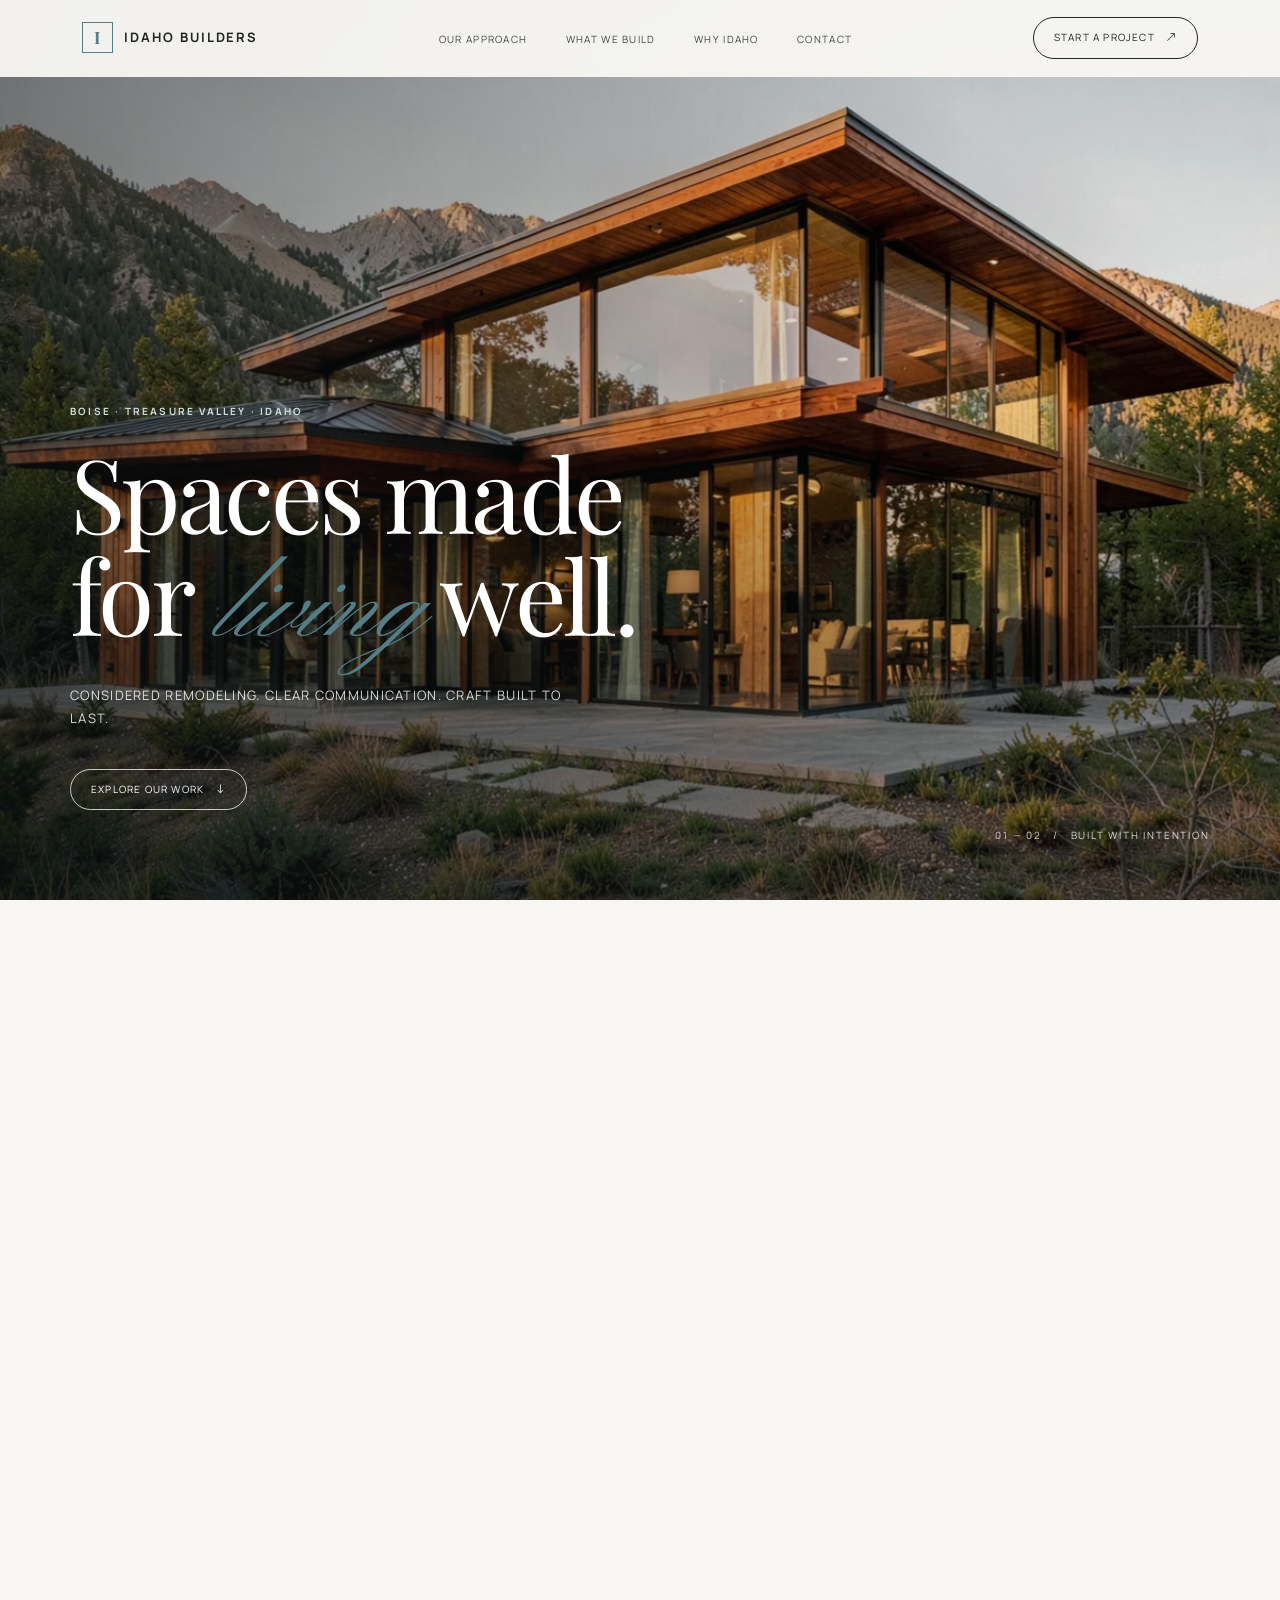
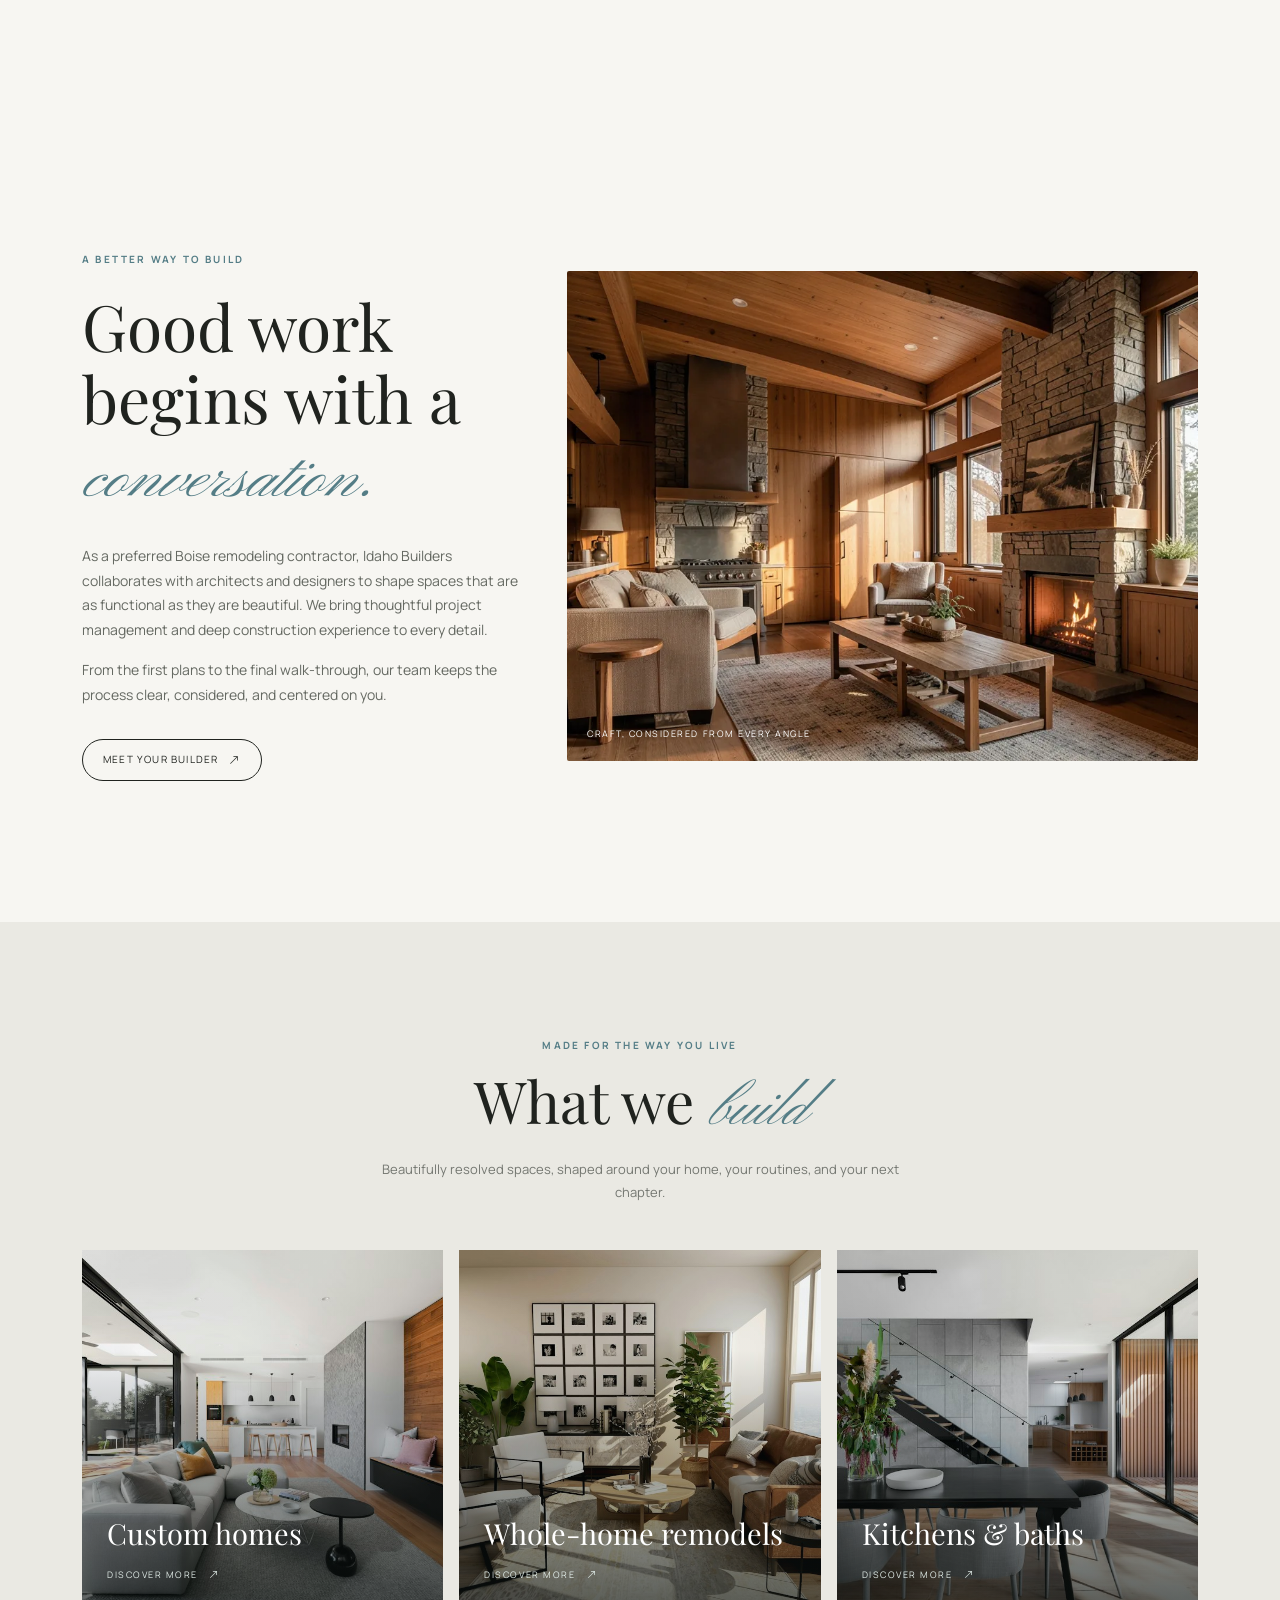
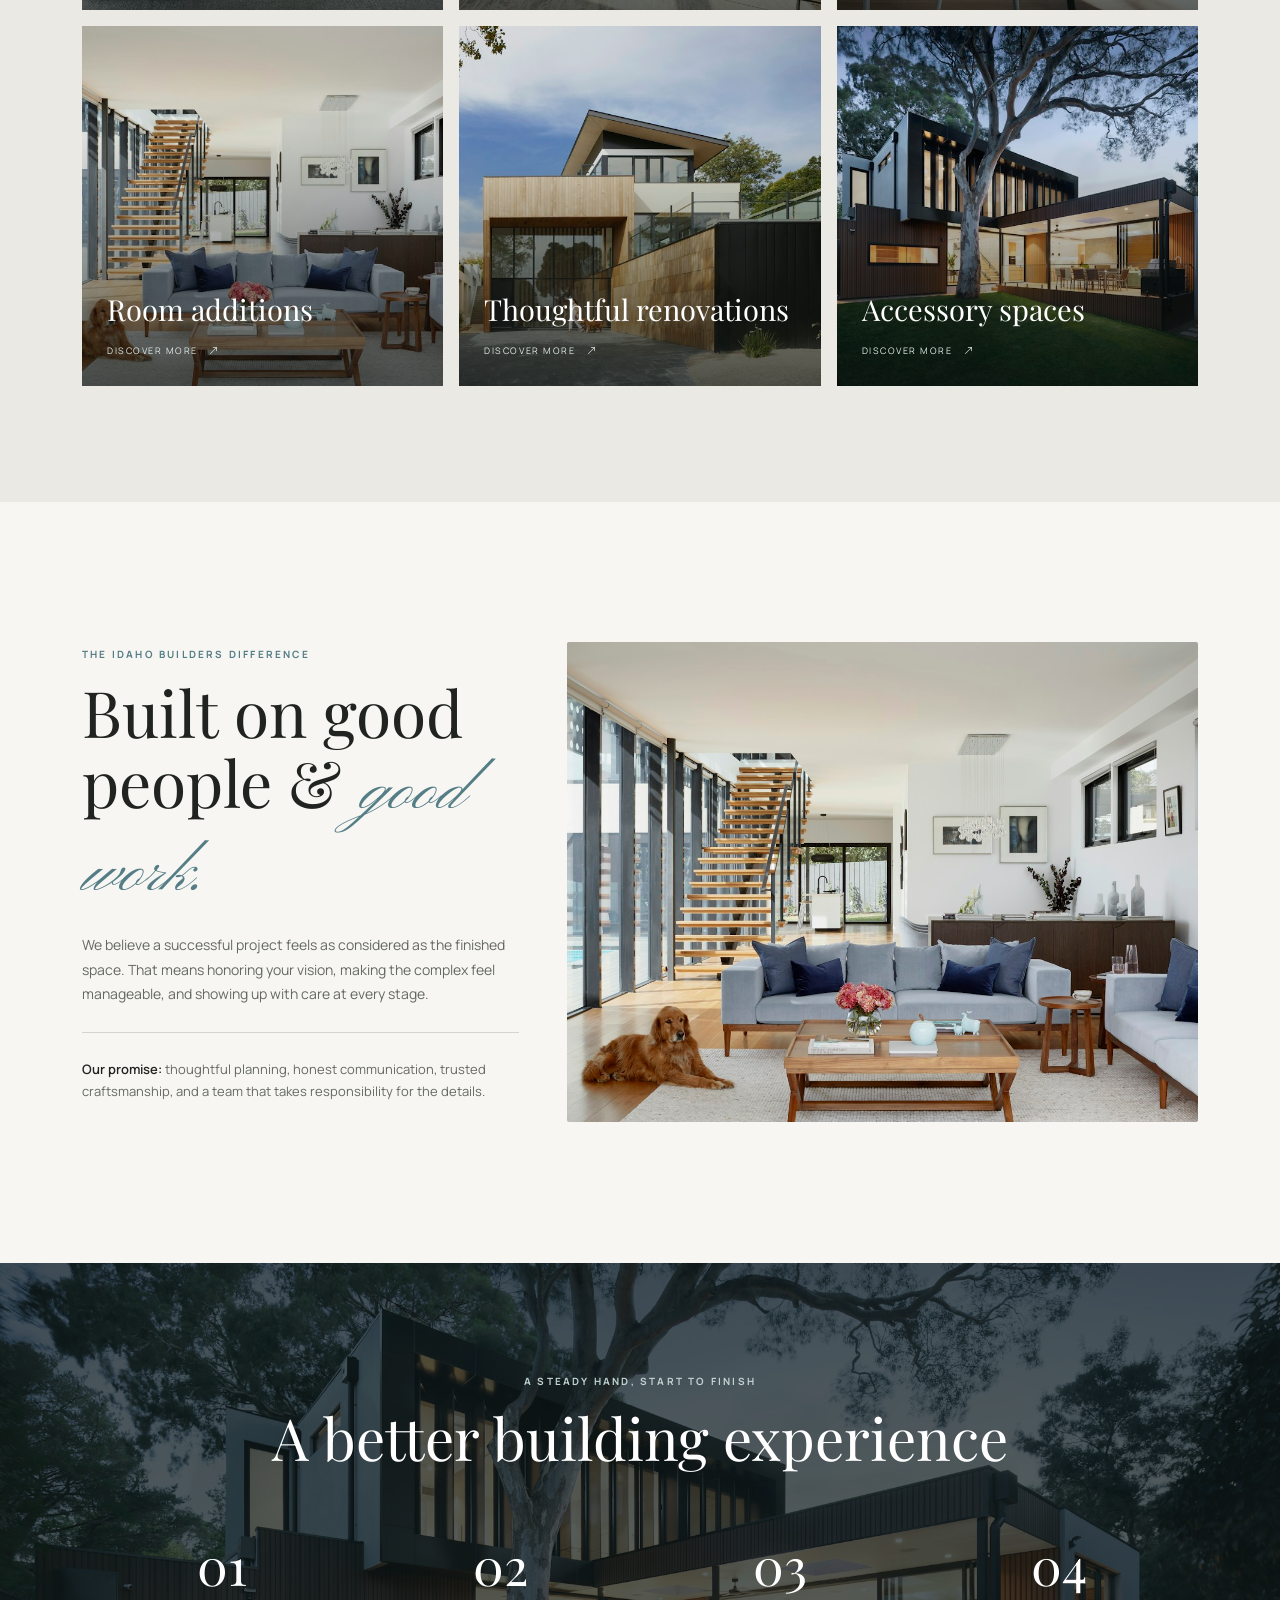
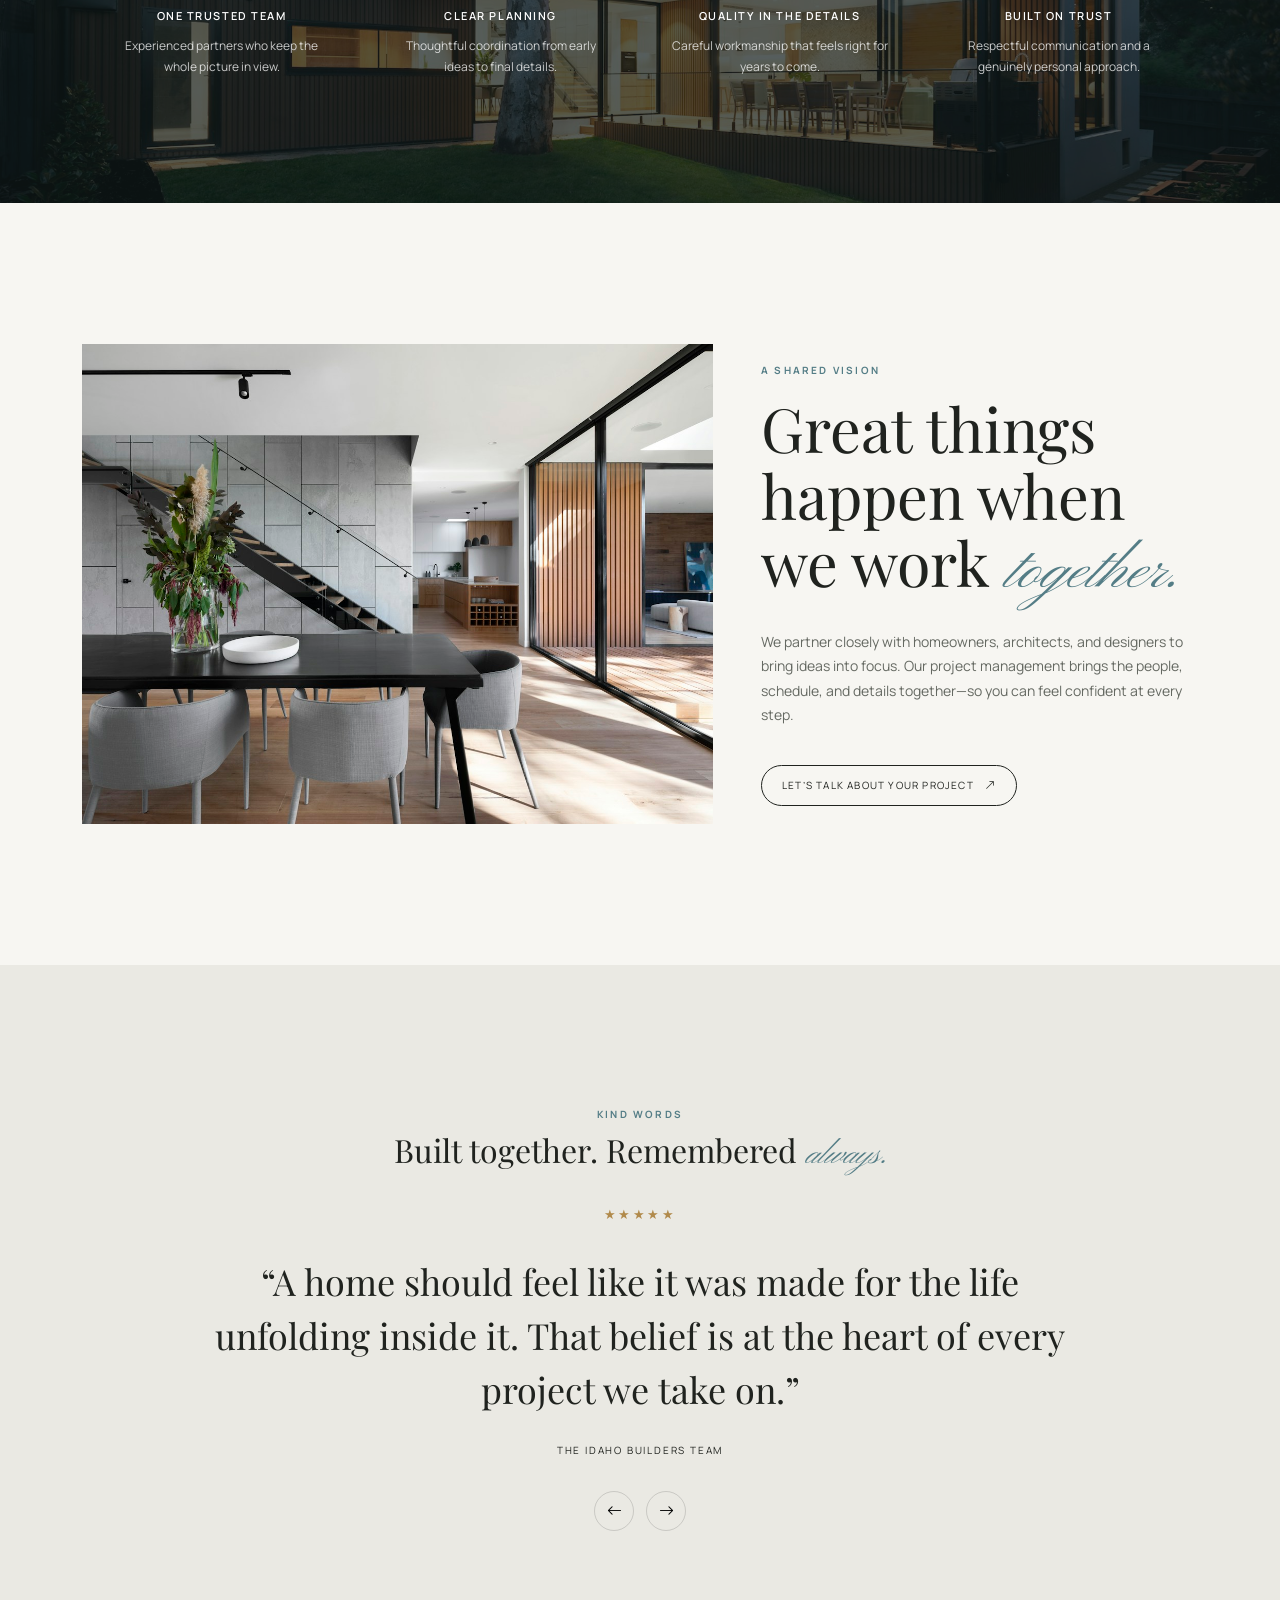
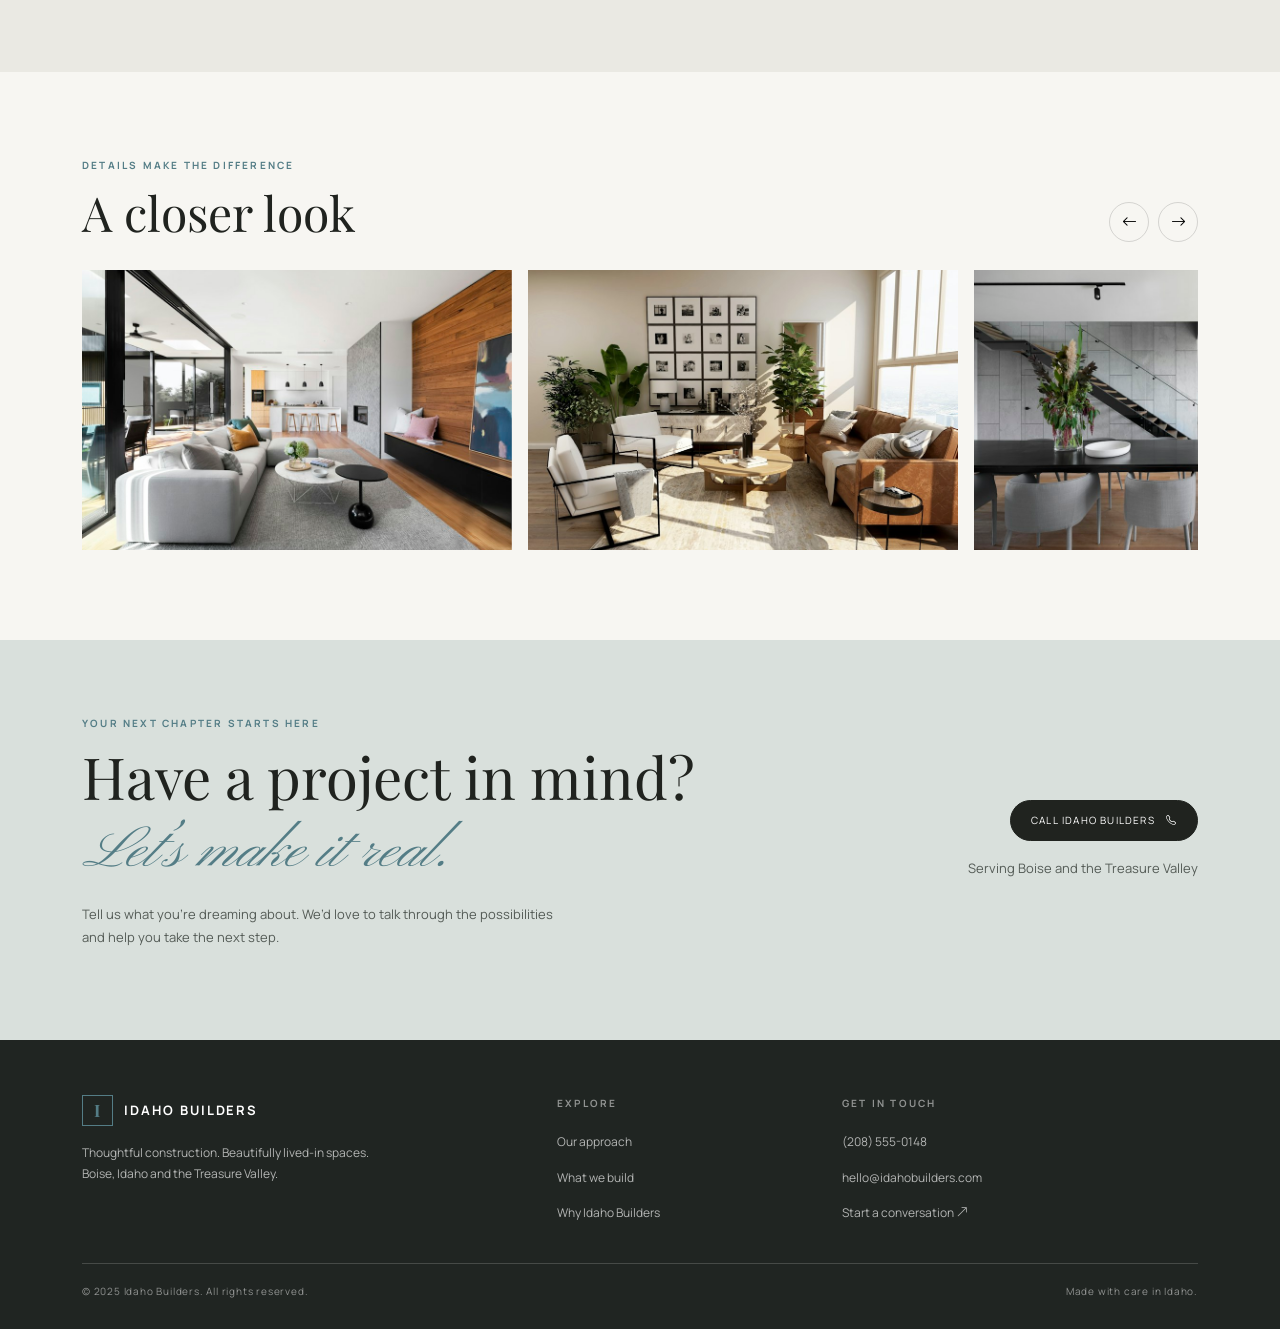
==== index.html @ 1d88fee4 "Add files via upload" ====
<!doctype html>
<html lang="en">
<head>
  <meta charset="utf-8">
  <meta name="viewport" content="width=device-width, initial-scale=1">
  <meta name="theme-color" content="#f7f6f2">
  <title>Idaho Builders | Thoughtful Remodeling in Boise</title>
  <meta name="description" content="Idaho Builders partners with architects and designers to create beautiful, functional spaces throughout Boise and the Treasure Valley.">
  <link rel="preconnect" href="https://fonts.googleapis.com">
  <link rel="preconnect" href="https://fonts.gstatic.com" crossorigin>
  <link href="https://fonts.googleapis.com/css2?family=Manrope:wght@400;500;600;700&family=Playfair+Display:wght@400;500;600&family=Pinyon+Script&display=swap" rel="stylesheet">
  <link rel="stylesheet" href="https://cdn.jsdelivr.net/npm/bootstrap@5.3.3/dist/css/bootstrap.min.css">
  <link rel="stylesheet" href="https://cdn.jsdelivr.net/npm/bootstrap-icons@1.11.3/font/bootstrap-icons.min.css">
  
<link rel="stylesheet" href="css/style.css">
</head>
<body>
  <nav class="site-nav navbar navbar-expand-md" aria-label="Main navigation">
    <div class="container">
      <a class="brand" href="#top" aria-label="Idaho Builders home"><span class="brand-mark">I</span><span>Idaho Builders</span></a>
      <button class="navbar-toggler order-3" type="button" data-bs-toggle="collapse" data-bs-target="#mainNav" aria-controls="mainNav" aria-expanded="false" aria-label="Toggle navigation"><i class="bi bi-list"></i></button>
      <div class="collapse navbar-collapse nav-collapse order-4 order-md-2" id="mainNav">
        <ul class="nav-links mx-auto flex-column flex-md-row">
          <li><a href="#about">Our approach</a></li><li><a href="#services">What we build</a></li><li><a href="#difference">Why Idaho</a></li><li><a href="#contact">Contact</a></li>
        </ul>
      </div>
      <a href="#contact" class="nav-cta ms-auto ms-md-0 order-2 order-md-3">Start a project <i class="bi bi-arrow-up-right"></i></a>
    </div>
  </nav>

  <main id="top">
    <section class="hero" aria-label="Idaho Builders introduction">
      <div class="hero-sticky">
        <img class="hero-image" src="assets/img-1.webp" data-ai-image="Refined modern mountain home in Boise foothills, broad glass walls and warm cedar detailing, late golden-hour light, photographed on 35mm lens, cinematic natural color, calm architectural editorial mood" alt="Modern home nestled into the Idaho landscape">
        <img class="hero-image-second" src="assets/img-2.webp" data-ai-image="Quiet luxury contemporary living room with sculptural timber beams, natural stone and soft neutral furnishings, afternoon window light, 35mm architectural lens, warm understated editorial mood" alt="" aria-hidden="true">
        <div class="hero-shade"></div>
        <div class="container hero-content">
          <div>
            <div class="eyebrow">Boise · Treasure Valley · Idaho</div>
            <h1>Spaces made<br>for <em class="script">living</em> well.</h1>
            <p class="hero-copy">Considered remodeling. Clear communication. Craft built to last.</p>
            <a class="button" href="#services">Explore our work <i class="bi bi-arrow-down"></i></a>
          </div>
        </div>
        <div class="hero-index">01 — 02 &nbsp; / &nbsp; BUILT WITH INTENTION</div>
      </div>
    </section>

    <section class="section-pad" id="about">
      <div class="container">
        <div class="row align-items-center g-5">
          <div class="col-lg-5 reveal">
            <div class="eyebrow section-kicker">A better way to build</div>
            <h2 class="intro-title">Good work begins with a <em class="script">conversation.</em></h2>
            <p class="body-copy">As a preferred Boise remodeling contractor, Idaho Builders collaborates with architects and designers to shape spaces that are as functional as they are beautiful. We bring thoughtful project management and deep construction experience to every detail.</p>
            <p class="body-copy">From the first plans to the final walk-through, our team keeps the process clear, considered, and centered on you.</p>
            <a class="button mt-3" href="#contact">Meet your builder <i class="bi bi-arrow-up-right"></i></a>
          </div>
          <div class="col-lg-7 reveal">
            <figure class="about-photo mb-0">
              <img src="assets/img-3.webp" data-ai-image="Sunlit modern Idaho home interior featuring warm oak, natural stone and refined architectural detailing, soft morning light, 35mm lens, lived-in luxury and serene editorial mood" alt="Warm, light-filled modern home interior">
              <figcaption class="about-caption">Craft, considered from every angle</figcaption>
            </figure>
          </div>
        </div>
      </div>
    </section>

    <section class="services" id="services">
      <div class="container">
        <div class="section-heading reveal">
          <div class="eyebrow">Made for the way you live</div>
          <h2>What we <em class="script">build</em></h2>
          <p>Beautifully resolved spaces, shaped around your home, your routines, and your next chapter.</p>
        </div>
        <div class="row g-3">
          <div class="col-md-6 col-lg-4 reveal"><article class="project-card"><img src="assets/img-4.jpg" alt="Contemporary custom home exterior"><div class="card-text"><h3>Custom homes</h3><a href="#contact">Discover more <i class="bi bi-arrow-up-right"></i></a></div></article></div>
          <div class="col-md-6 col-lg-4 reveal"><article class="project-card"><img src="assets/img-5.jpg" alt="Sophisticated remodeled living room"><div class="card-text"><h3>Whole-home remodels</h3><a href="#contact">Discover more <i class="bi bi-arrow-up-right"></i></a></div></article></div>
          <div class="col-md-6 col-lg-4 reveal"><article class="project-card"><img src="assets/img-6.jpg" alt="Bright contemporary kitchen"><div class="card-text"><h3>Kitchens &amp; baths</h3><a href="#contact">Discover more <i class="bi bi-arrow-up-right"></i></a></div></article></div>
          <div class="col-md-6 col-lg-4 reveal"><article class="project-card"><img src="assets/img-7.jpg" alt="Inviting open-plan family room"><div class="card-text"><h3>Room additions</h3><a href="#contact">Discover more <i class="bi bi-arrow-up-right"></i></a></div></article></div>
          <div class="col-md-6 col-lg-4 reveal"><article class="project-card"><img src="assets/img-8.jpg" alt="Quietly luxurious bathroom renovation"><div class="card-text"><h3>Thoughtful renovations</h3><a href="#contact">Discover more <i class="bi bi-arrow-up-right"></i></a></div></article></div>
          <div class="col-md-6 col-lg-4 reveal"><article class="project-card"><img src="assets/img-9.jpg" alt="Modern detached studio and home exterior"><div class="card-text"><h3>Accessory spaces</h3><a href="#contact">Discover more <i class="bi bi-arrow-up-right"></i></a></div></article></div>
        </div>
      </div>
    </section>

    <section class="section-pad" id="difference">
      <div class="container">
        <div class="row why-grid g-5">
          <div class="col-lg-5 reveal">
            <div class="eyebrow">The Idaho Builders difference</div>
            <h2>Built on good people &amp; <em class="script">good work.</em></h2>
            <p class="body-copy">We believe a successful project feels as considered as the finished space. That means honoring your vision, making the complex feel manageable, and showing up with care at every stage.</p>
            <div class="fine-line"></div>
            <p class="values"><strong>Our promise:</strong> thoughtful planning, honest communication, trusted craftsmanship, and a team that takes responsibility for the details.</p>
          </div>
          <div class="col-lg-7 reveal">
            <div class="wide-photo"><img src="assets/img-10.jpg" alt="Natural materials and carefully crafted details in a remodeled home"></div>
          </div>
        </div>
      </div>
    </section>

    <section class="benefits" aria-labelledby="benefits-title">
      <img class="benefits-bg" src="assets/img-11.jpg" alt="" aria-hidden="true">
      <div class="container">
        <div class="section-heading reveal">
          <div class="eyebrow">A steady hand, start to finish</div>
          <h2 id="benefits-title">A better building experience</h2>
        </div>
        <div class="row g-0">
          <div class="col-6 col-lg-3 reveal"><div class="benefit"><span class="number" data-count="1">01</span><h3>One trusted team</h3><p>Experienced partners who keep the whole picture in view.</p></div></div>
          <div class="col-6 col-lg-3 reveal"><div class="benefit"><span class="number" data-count="2">02</span><h3>Clear planning</h3><p>Thoughtful coordination from early ideas to final details.</p></div></div>
          <div class="col-6 col-lg-3 reveal"><div class="benefit"><span class="number" data-count="3">03</span><h3>Quality in the details</h3><p>Careful workmanship that feels right for years to come.</p></div></div>
          <div class="col-6 col-lg-3 reveal"><div class="benefit"><span class="number" data-count="4">04</span><h3>Built on trust</h3><p>Respectful communication and a genuinely personal approach.</p></div></div>
        </div>
      </div>
    </section>

    <section class="section-pad">
      <div class="container">
        <div class="row align-items-center g-5">
          <div class="col-lg-7 reveal"><div class="together-photo"><img src="assets/img-12.jpg" alt="Designed kitchen and gathering space in a completed renovation"></div></div>
          <div class="col-lg-5 reveal together-copy">
            <div class="eyebrow">A shared vision</div>
            <h2>Great things happen when we work <em class="script">together.</em></h2>
            <p class="body-copy">We partner closely with homeowners, architects, and designers to bring ideas into focus. Our project management brings the people, schedule, and details together—so you can feel confident at every step.</p>
            <a class="button" href="#contact">Let’s talk about your project <i class="bi bi-arrow-up-right"></i></a>
          </div>
        </div>
      </div>
    </section>

    <section class="reviews section-pad">
      <div class="container reveal">
        <div class="eyebrow">Kind words</div>
        <h2 class="serif mt-2">Built together. Remembered <em class="script">always.</em></h2>
        <div class="stars" aria-label="Five out of five stars">★★★★★</div>
        <blockquote id="quote">“A home should feel like it was made for the life unfolding inside it. That belief is at the heart of every project we take on.”</blockquote>
        <div class="reviewer" id="reviewer">The Idaho Builders team</div>
        <div class="review-controls" aria-label="Review controls">
          <button type="button" id="review-prev" aria-label="Previous review"><i class="bi bi-arrow-left"></i></button>
          <button type="button" id="review-next" aria-label="Next review"><i class="bi bi-arrow-right"></i></button>
        </div>
      </div>
    </section>

    <section class="gallery">
      <div class="container">
        <div class="gallery-head reveal">
          <div><div class="eyebrow">Details make the difference</div><h2 class="serif">A closer look</h2></div>
          <div class="slider-controls"><button type="button" id="gallery-prev" aria-label="Scroll project photos left"><i class="bi bi-arrow-left"></i></button><button type="button" id="gallery-next" aria-label="Scroll project photos right"><i class="bi bi-arrow-right"></i></button></div>
        </div>
        <div class="snap-track reveal" id="gallery-track" aria-label="Project photographs">
          <div class="snap-item"><img src="assets/img-4.jpg" alt="Modern home framed by mature trees"></div>
          <div class="snap-item"><img src="assets/img-5.jpg" alt="Calm living room with layered natural textures"></div>
          <div class="snap-item"><img src="assets/img-6.jpg" alt="Bright contemporary kitchen with warm wood accents"></div>
          <div class="snap-item"><img src="assets/img-8.jpg" alt="Elegant, light-filled bathroom finish"></div>
          <div class="snap-item"><img src="assets/img-9.jpg" alt="Welcoming modern home exterior at dusk"></div>
        </div>
      </div>
    </section>

    <section class="contact-band" id="contact">
      <div class="container">
        <div class="row align-items-center g-4">
          <div class="col-lg-8 reveal">
            <div class="eyebrow">Your next chapter starts here</div>
            <h2>Have a project in mind?<br><em class="script">Let’s make it real.</em></h2>
            <p>Tell us what you’re dreaming about. We’d love to talk through the possibilities and help you take the next step.</p>
          </div>
          <div class="col-lg-4 text-lg-end reveal"><a class="button" href="tel:+12085550148">Call Idaho Builders <i class="bi bi-telephone"></i></a><p class="mt-3 mb-0">Serving Boise and the Treasure Valley</p></div>
        </div>
      </div>
    </section>
  </main>

  <footer>
    <div class="container">
      <div class="row g-4">
        <div class="col-lg-5">
          <a class="brand" href="#top"><span class="brand-mark">I</span><span>Idaho Builders</span></a>
          <p class="mt-3">Thoughtful construction. Beautifully lived-in spaces.<br>Boise, Idaho and the Treasure Valley.</p>
        </div>
        <div class="col-6 col-lg-3">
          <div class="eyebrow text-white-50 mb-3">Explore</div>
          <ul class="footer-links"><li><a href="#about">Our approach</a></li><li><a href="#services">What we build</a></li><li><a href="#difference">Why Idaho Builders</a></li></ul>
        </div>
        <div class="col-6 col-lg-4">
          <div class="eyebrow text-white-50 mb-3">Get in touch</div>
          <ul class="footer-links"><li><a href="tel:+12085550148">(208) 555-0148</a></li><li><a href="mailto:hello@idahobuilders.com">hello@idahobuilders.com</a></li><li><a href="#contact">Start a conversation <i class="bi bi-arrow-up-right"></i></a></li></ul>
        </div>
      </div>
      <div class="footer-bottom d-flex flex-wrap justify-content-between gap-2"><span>© 2025 Idaho Builders. All rights reserved.</span><span>Made with care in Idaho.</span></div>
    </div>
  </footer>
  <script src="https://cdn.jsdelivr.net/npm/bootstrap@5.3.3/dist/js/bootstrap.bundle.min.js"></script>
  <script>
    (function(){
      const reduced=window.matchMedia('(prefers-reduced-motion: reduce)').matches;
      const nav=document.querySelector('.site-nav');
      const hero=document.querySelector('.hero');
      const first=document.querySelector('.hero-image');
      const second=document.querySelector('.hero-image-second');
      let ticking=false;
      function updateScroll(){
        const y=window.scrollY;
        nav.classList.toggle('scrolled',y>25);
        if(!reduced && hero){
          const r=hero.getBoundingClientRect();
          const progress=Math.max(0,Math.min(1,-r.top/(hero.offsetHeight-window.innerHeight)));
          first.style.transform='scale('+(1.06+progress*.12)+')';
          second.style.opacity=Math.max(0,Math.min(1,(progress-.25)*1.8));
        }
        ticking=false;
      }
      window.addEventListener('scroll',function(){if(!ticking){requestAnimationFrame(updateScroll);ticking=true}},{passive:true});
      updateScroll();
      document.body.classList.add('reveal-ready');
      const items=document.querySelectorAll('.reveal');
      if('IntersectionObserver' in window){
        const observer=new IntersectionObserver(entries=>entries.forEach(entry=>{
          if(entry.isIntersecting){entry.target.classList.add('is-visible');observer.unobserve(entry.target)}
        }),{threshold:.12});
        items.forEach(item=>observer.observe(item));
      }else{items.forEach(item=>item.classList.add('is-visible'))}
      const track=document.getElementById('gallery-track');
      document.getElementById('gallery-prev').addEventListener('click',()=>track.scrollBy({left:-track.clientWidth*.8,behavior:reduced?'auto':'smooth'}));
      document.getElementById('gallery-next').addEventListener('click',()=>track.scrollBy({left:track.clientWidth*.8,behavior:reduced?'auto':'smooth'}));
      const reviews=[
        {q:'“A home should feel like it was made for the life unfolding inside it. That belief is at the heart of every project we take on.”',a:'The Idaho Builders team'},
        {q:'“Good craftsmanship is more than a finished detail. It is the care, communication, and thought that went into every decision.”',a:'The Idaho Builders team'},
        {q:'“The best projects are built on trust—with a shared vision, a clear plan, and people who care about getting it right.”',a:'The Idaho Builders team'}
      ];
      let index=0;
      function showReview(step){index=(index+step+reviews.length)%reviews.length;document.getElementById('quote').textContent=reviews[index].q;document.getElementById('reviewer').textContent=reviews[index].a}
      document.getElementById('review-prev').addEventListener('click',()=>showReview(-1));
      document.getElementById('review-next').addEventListener('click',()=>showReview(1));
    })();
  </script>
</body>
</html>
---- css/style.css ----
:root{--ink:#20231f;--paper:#f7f6f2;--white:#fff;--blue:#547d86;--muted:#747771;--line:rgba(32,35,31,.16)}
    *{box-sizing:border-box}
    html{scroll-behavior:smooth;scroll-padding-top:85px}
    body{margin:0;background:var(--paper);color:var(--ink);font-family:Manrope,Arial,sans-serif;font-size:15px;line-height:1.75}
    a{color:inherit;text-decoration:none}
    .serif,h1,h2,h3{font-family:"Playfair Display",Georgia,serif;font-weight:400}
    .eyebrow{font-size:10px;letter-spacing:.22em;text-transform:uppercase;font-weight:700;color:var(--blue)}
    .script{font-family:"Pinyon Script",cursive;text-transform:none;font-weight:400;letter-spacing:0;color:var(--blue)}
    .site-nav{position:fixed;inset:0 0 auto;z-index:20;padding:17px 0;background:rgba(247,246,242,.96);transition:background .35s,backdrop-filter .35s,padding .35s,border-color .35s;border-bottom:1px solid transparent}
    .site-nav.scrolled{background:rgba(247,246,242,.82);backdrop-filter:blur(15px);border-color:var(--line);padding:11px 0}
    .brand{display:flex;align-items:center;gap:11px;font-size:13px;font-weight:700;letter-spacing:.15em;text-transform:uppercase;white-space:nowrap}
    .brand-mark{width:31px;height:31px;border:1px solid var(--blue);display:grid;place-items:center;color:var(--blue);font-family:"Playfair Display",serif;font-size:17px}
    .nav-links{display:flex;justify-content:center;gap:clamp(16px,3vw,42px);list-style:none;margin:0;padding:0}
    .nav-links a{font-size:10px;letter-spacing:.13em;text-transform:uppercase;color:#424640;transition:color .2s}
    .nav-links a:hover{color:var(--blue)}
    .nav-cta,.button{display:inline-flex;align-items:center;justify-content:center;gap:11px;border:1px solid var(--ink);border-radius:40px;padding:11px 20px;font-size:10px;letter-spacing:.12em;text-transform:uppercase;transition:background .25s,color .25s,transform .25s}
    .nav-cta:hover,.button:hover{background:var(--ink);color:white;transform:translateY(-2px)}
    .navbar-toggler{border:0;padding:5px;color:var(--ink);font-size:22px}
    .hero{height:190vh;position:relative}
    .hero-sticky{height:100vh;position:sticky;top:0;overflow:hidden;background:#333}
    .hero-image,.hero-image-second{position:absolute;inset:0;width:100%;height:100%;object-fit:cover;transform:scale(1.06);will-change:transform}
    .hero-image-second{opacity:0;transition:opacity .2s}
    .hero-shade{position:absolute;inset:0;background:linear-gradient(90deg,rgba(13,20,20,.52),rgba(13,20,20,.08) 75%),linear-gradient(0deg,rgba(14,19,18,.43),transparent 55%)}
    .hero-content{position:absolute;inset:0;display:flex;align-items:flex-end;padding:0 0 clamp(68px,10vh,115px);color:#fff}
    .hero-content .eyebrow{color:#d0e0df}
    .hero h1{font-size:clamp(48px,8vw,105px);line-height:.99;letter-spacing:-.035em;max-width:850px;margin:21px 0 22px}
    .hero .hero-copy{font-size:13px;letter-spacing:.1em;text-transform:uppercase;max-width:500px;color:rgba(255,255,255,.83)}
    .hero .button{border-color:rgba(255,255,255,.75);color:white;margin-top:23px}
    .hero .button:hover{background:#fff;color:var(--ink)}
    .hero-index{position:absolute;right:5.5%;bottom:56px;color:rgba(255,255,255,.8);font-size:10px;letter-spacing:.18em}
    .section-pad{padding:clamp(80px,11vw,150px) 0}
    .section-kicker{margin-bottom:22px}
    .intro-title{font-size:clamp(38px,5vw,65px);line-height:1.12;max-width:650px;margin:0 0 27px}
    .body-copy{color:#656962;max-width:510px;font-size:14px}
    .about-photo{height:490px;overflow:hidden;border-radius:2px;position:relative}
    .about-photo img,.project-card img,.wide-photo img,.together-photo img{width:100%;height:100%;object-fit:cover;transition:transform 1.2s cubic-bezier(.2,.7,.2,1)}
    .about-photo:hover img,.project-card:hover img,.wide-photo:hover img{transform:scale(1.045)}
    .about-caption{position:absolute;bottom:19px;left:20px;color:white;font-size:9px;letter-spacing:.17em;text-transform:uppercase}
    .services{background:#eae9e3;padding:clamp(75px,9vw,120px) 0}
    .section-heading{text-align:center;margin:0 auto 47px}
    .section-heading h2{font-size:clamp(37px,5vw,58px);margin:12px 0}
    .section-heading p{color:var(--muted);max-width:530px;margin:0 auto;font-size:13px}
    .project-card{height:360px;position:relative;overflow:hidden;color:#fff;background:#333}
    .project-card:after{content:"";position:absolute;inset:0;background:linear-gradient(0deg,rgba(12,18,17,.68),rgba(12,18,17,.04) 72%)}
    .project-card .card-text{position:absolute;z-index:1;left:25px;right:22px;bottom:24px}
    .project-card h3{font-size:29px;margin:0 0 9px}
    .project-card a{font-size:9px;letter-spacing:.17em;text-transform:uppercase;color:#e1ece8}
    .project-card a i{margin-left:8px}
    .why-grid{align-items:center}
    .why-grid h2{font-size:clamp(40px,5vw,65px);line-height:1.1;margin:14px 0 23px}
    .why-grid .body-copy{max-width:510px}
    .fine-line{height:1px;background:var(--line);margin:25px 0}
    .values{font-size:13px;color:#656962}
    .values strong{color:var(--ink);font-weight:600}
    .wide-photo{height:480px;overflow:hidden;border-radius:2px}
    .benefits{position:relative;padding:110px 0;color:#fff;overflow:hidden}
    .benefits-bg{position:absolute;inset:0;width:100%;height:100%;object-fit:cover}
    .benefits:after{content:"";position:absolute;inset:0;background:rgba(17,27,27,.7)}
    .benefits .container{position:relative;z-index:1}
    .benefits .section-heading{margin-bottom:58px}
    .benefits .section-heading .eyebrow{color:#c0d4d1}
    .benefits .section-heading h2{color:#fff}
    .benefit{padding:10px 22px 16px;text-align:center;border-right:1px solid rgba(255,255,255,.35);height:100%}
    .benefit:last-child{border:0}
    .benefit .number{font:400 clamp(34px,4vw,52px)/1 "Playfair Display",serif;display:block;margin-bottom:17px}
    .benefit h3{font:600 11px Manrope,sans-serif;letter-spacing:.14em;text-transform:uppercase;margin:0 0 12px}
    .benefit p{font-size:12px;color:rgba(255,255,255,.76);margin:0 auto;max-width:220px}
    .together-photo{height:480px;overflow:hidden}
    .together-copy h2{font-size:clamp(40px,5vw,61px);line-height:1.1;margin:14px 0 24px}
    .together-copy .button{margin-top:21px}
    .reviews{background:#eae9e3;text-align:center}
    .reviews blockquote{font:400 clamp(23px,3vw,36px)/1.5 "Playfair Display",serif;max-width:850px;margin:0 auto 26px}
    .stars{color:#b18a4b;letter-spacing:.2em;font-size:13px;margin:28px 0}
    .reviewer{font-size:10px;text-transform:uppercase;letter-spacing:.18em}
    .review-controls{display:flex;justify-content:center;gap:12px;margin-top:32px}
    .review-controls button,.slider-controls button{width:40px;height:40px;border:1px solid var(--line);border-radius:50%;background:transparent;transition:.2s}
    .review-controls button:hover,.slider-controls button:hover{background:var(--ink);color:white}
    .gallery{padding:85px 0}
    .gallery-head{display:flex;justify-content:space-between;align-items:end;margin-bottom:28px}
    .gallery-head h2{font-size:clamp(34px,4vw,48px);margin:10px 0 0}
    .slider-controls{display:flex;gap:9px}
    .snap-track{display:flex;gap:16px;overflow-x:auto;scroll-snap-type:x mandatory;scrollbar-width:none;padding-bottom:5px}
    .snap-track::-webkit-scrollbar{display:none}
    .snap-item{flex:0 0 min(38vw,430px);height:280px;scroll-snap-align:start;overflow:hidden}
    .snap-item img{width:100%;height:100%;object-fit:cover;transition:transform .8s}
    .snap-item:hover img{transform:scale(1.04)}
    .contact-band{background:#d9e0dc;padding:75px 0}
    .contact-band h2{font-size:clamp(35px,5vw,58px);line-height:1.13;margin:12px 0 18px}
    .contact-band p{color:#545b56;max-width:480px;font-size:13px}
    .contact-band .button{background:var(--ink);color:white}
    .contact-band .button:hover{background:transparent;color:var(--ink)}
    footer{background:#202522;color:#e8e8e2;padding:55px 0 28px}
    footer .brand{color:white}
    footer p,footer a{color:rgba(255,255,255,.66);font-size:12px}
    footer a:hover{color:white}
    .footer-links{list-style:none;padding:0;margin:0;display:grid;gap:9px}
    .footer-bottom{border-top:1px solid rgba(255,255,255,.17);margin-top:38px;padding-top:19px;color:rgba(255,255,255,.5);font-size:10px;letter-spacing:.08em}
    .reveal-ready .reveal{opacity:0;transform:translateY(24px);transition:opacity .8s ease,transform .8s ease}
    .reveal-ready .reveal.is-visible{opacity:1;transform:none}
    @media(max-width:767.98px){
      .site-nav{padding:12px 0}.nav-links{gap:0;padding:15px 20px 22px}.nav-links li{padding:8px 0}.nav-links a{font-size:11px}
      .nav-collapse{background:rgba(247,246,242,.98);padding:4px 0 0}
      .nav-cta{padding:9px 13px;font-size:9px}
      .hero{height:150vh}.hero-content{padding-bottom:78px}.hero h1{font-size:clamp(47px,14vw,76px)}
      .hero-index{bottom:27px}.about-photo{height:360px;margin-top:32px}
      .project-card{height:310px}.benefits{padding:82px 0}
      .benefit{border-right:0;border-bottom:1px solid rgba(255,255,255,.3);padding:23px 12px}
      .wide-photo,.together-photo{height:350px}.together-copy{padding-top:35px}
      .snap-item{flex-basis:82vw;height:240px}
      .gallery-head{align-items:center}.contact-band .button{margin-top:22px}
    }
    @media(prefers-reduced-motion:reduce){html{scroll-behavior:auto}*,*:before,*:after{animation-duration:.01ms!important;animation-iteration-count:1!important;transition-duration:.01ms!important}.hero-image{transform:none!important}.reveal-ready .reveal{opacity:1;transform:none}}
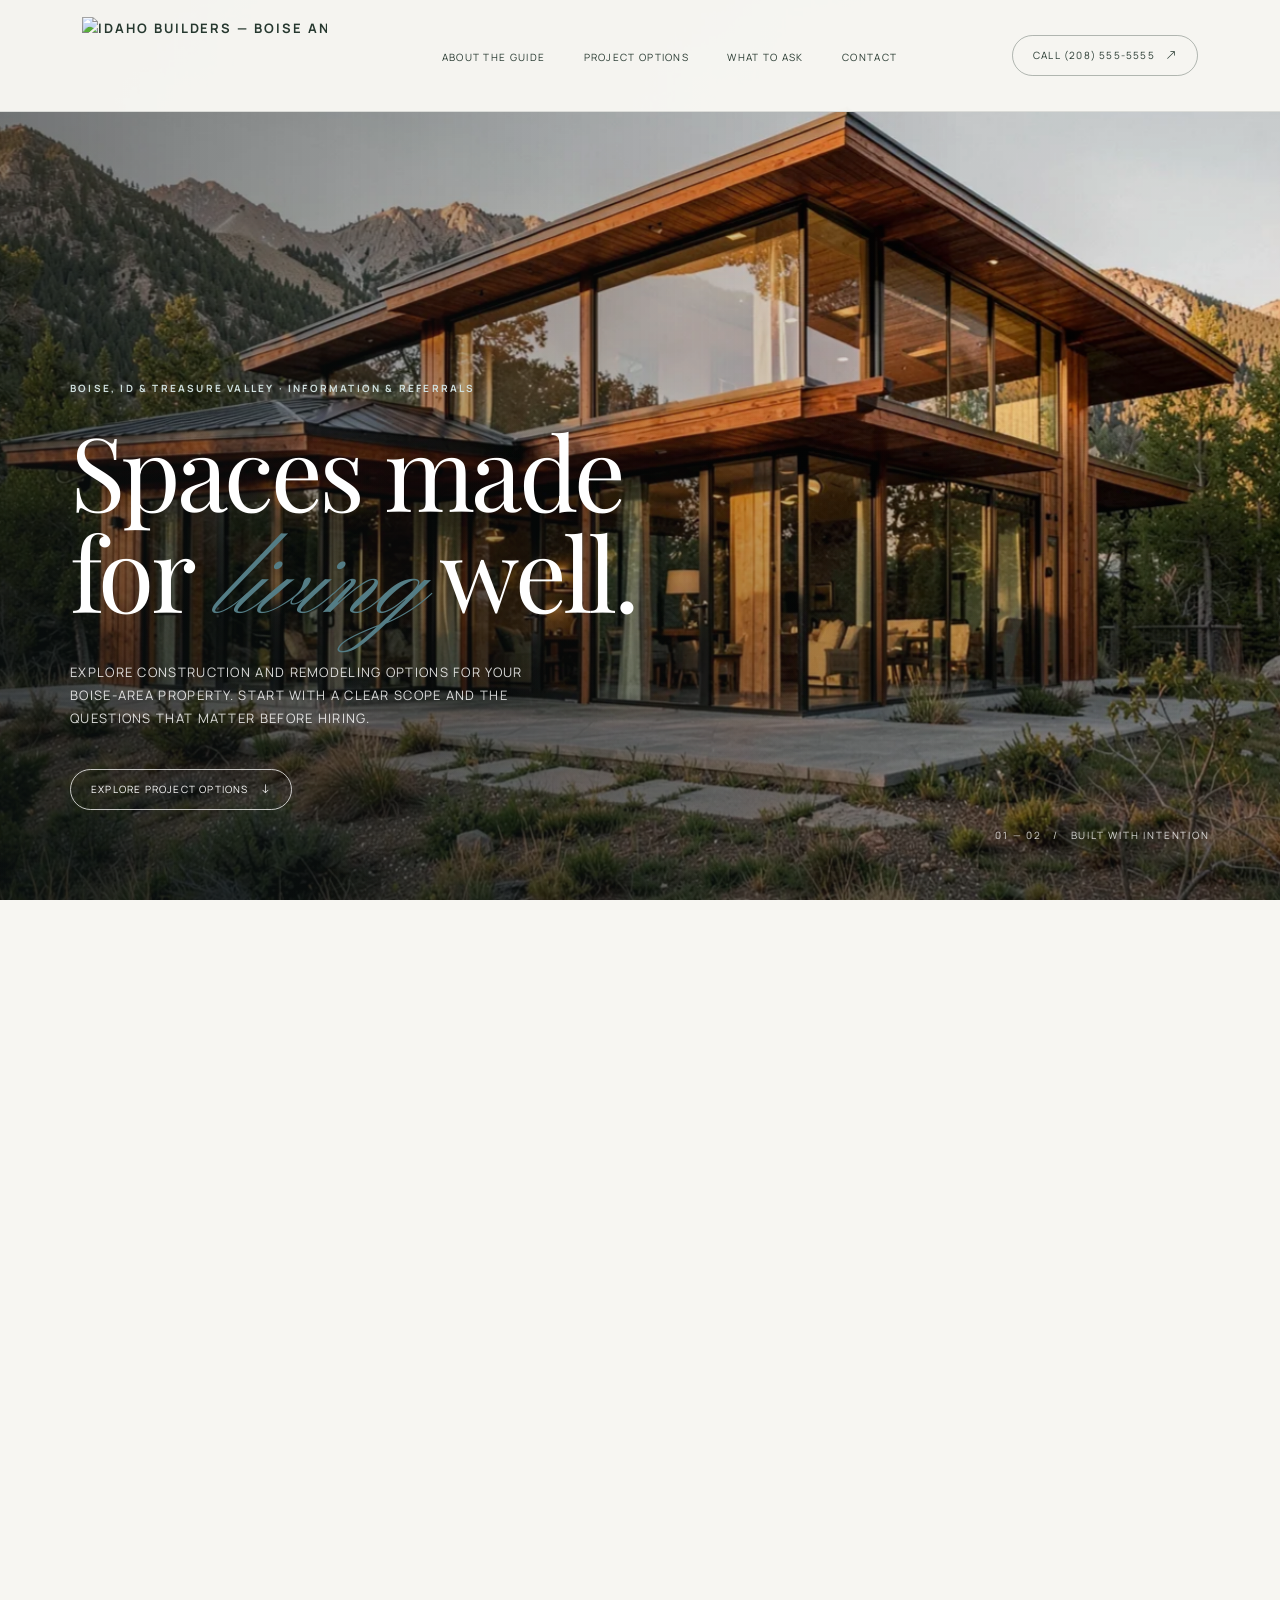
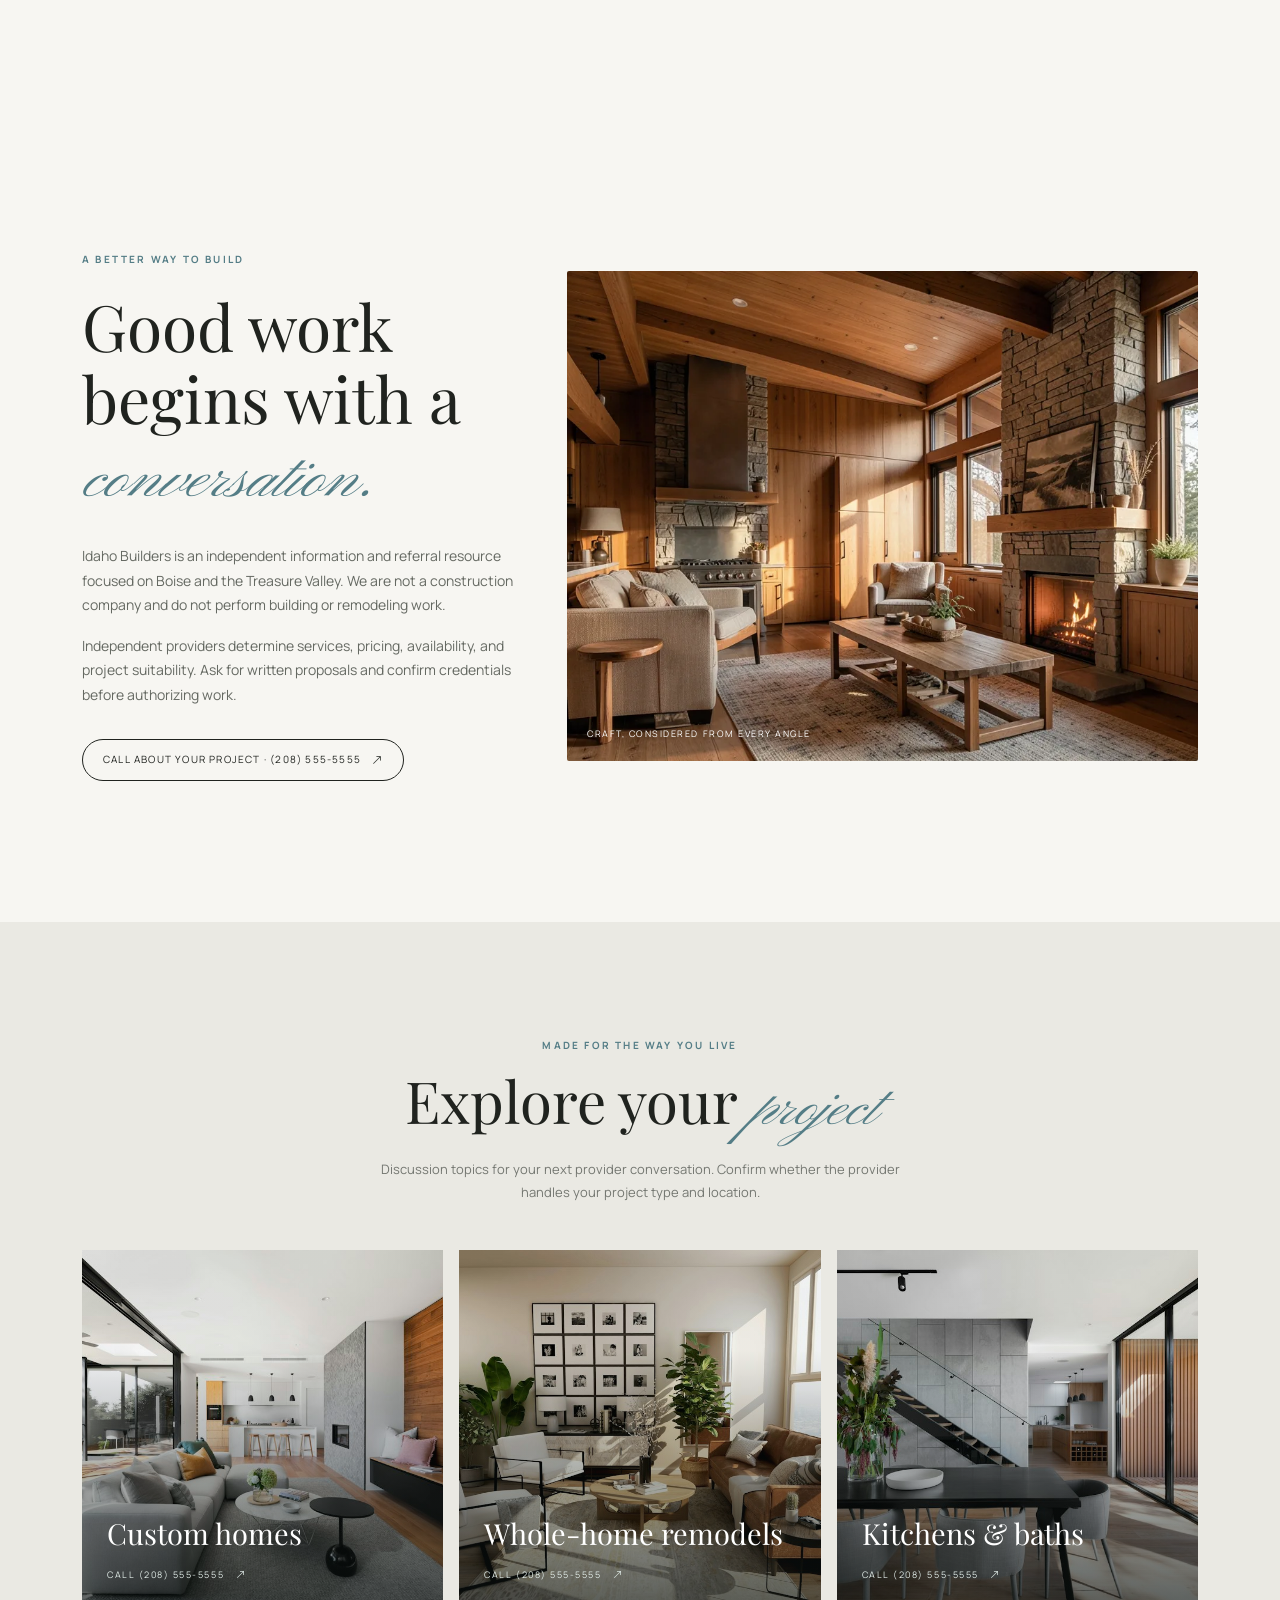
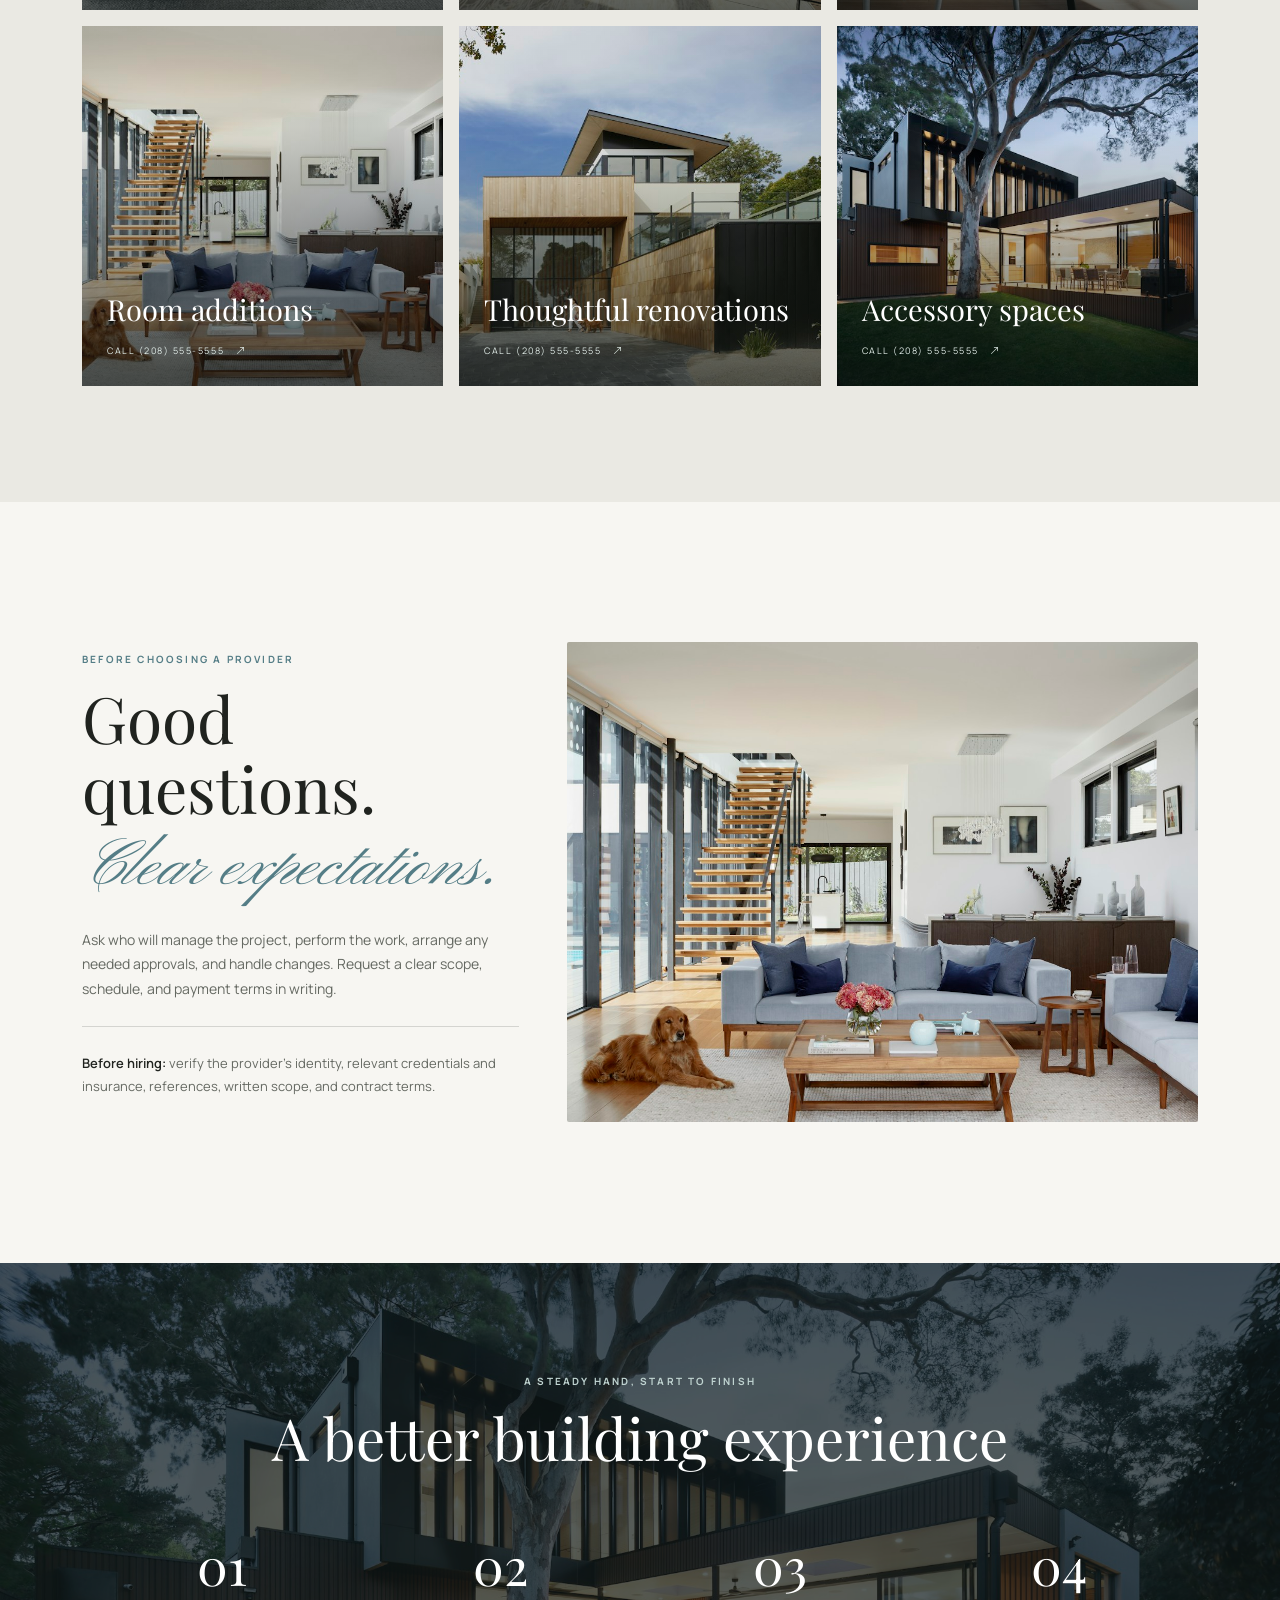
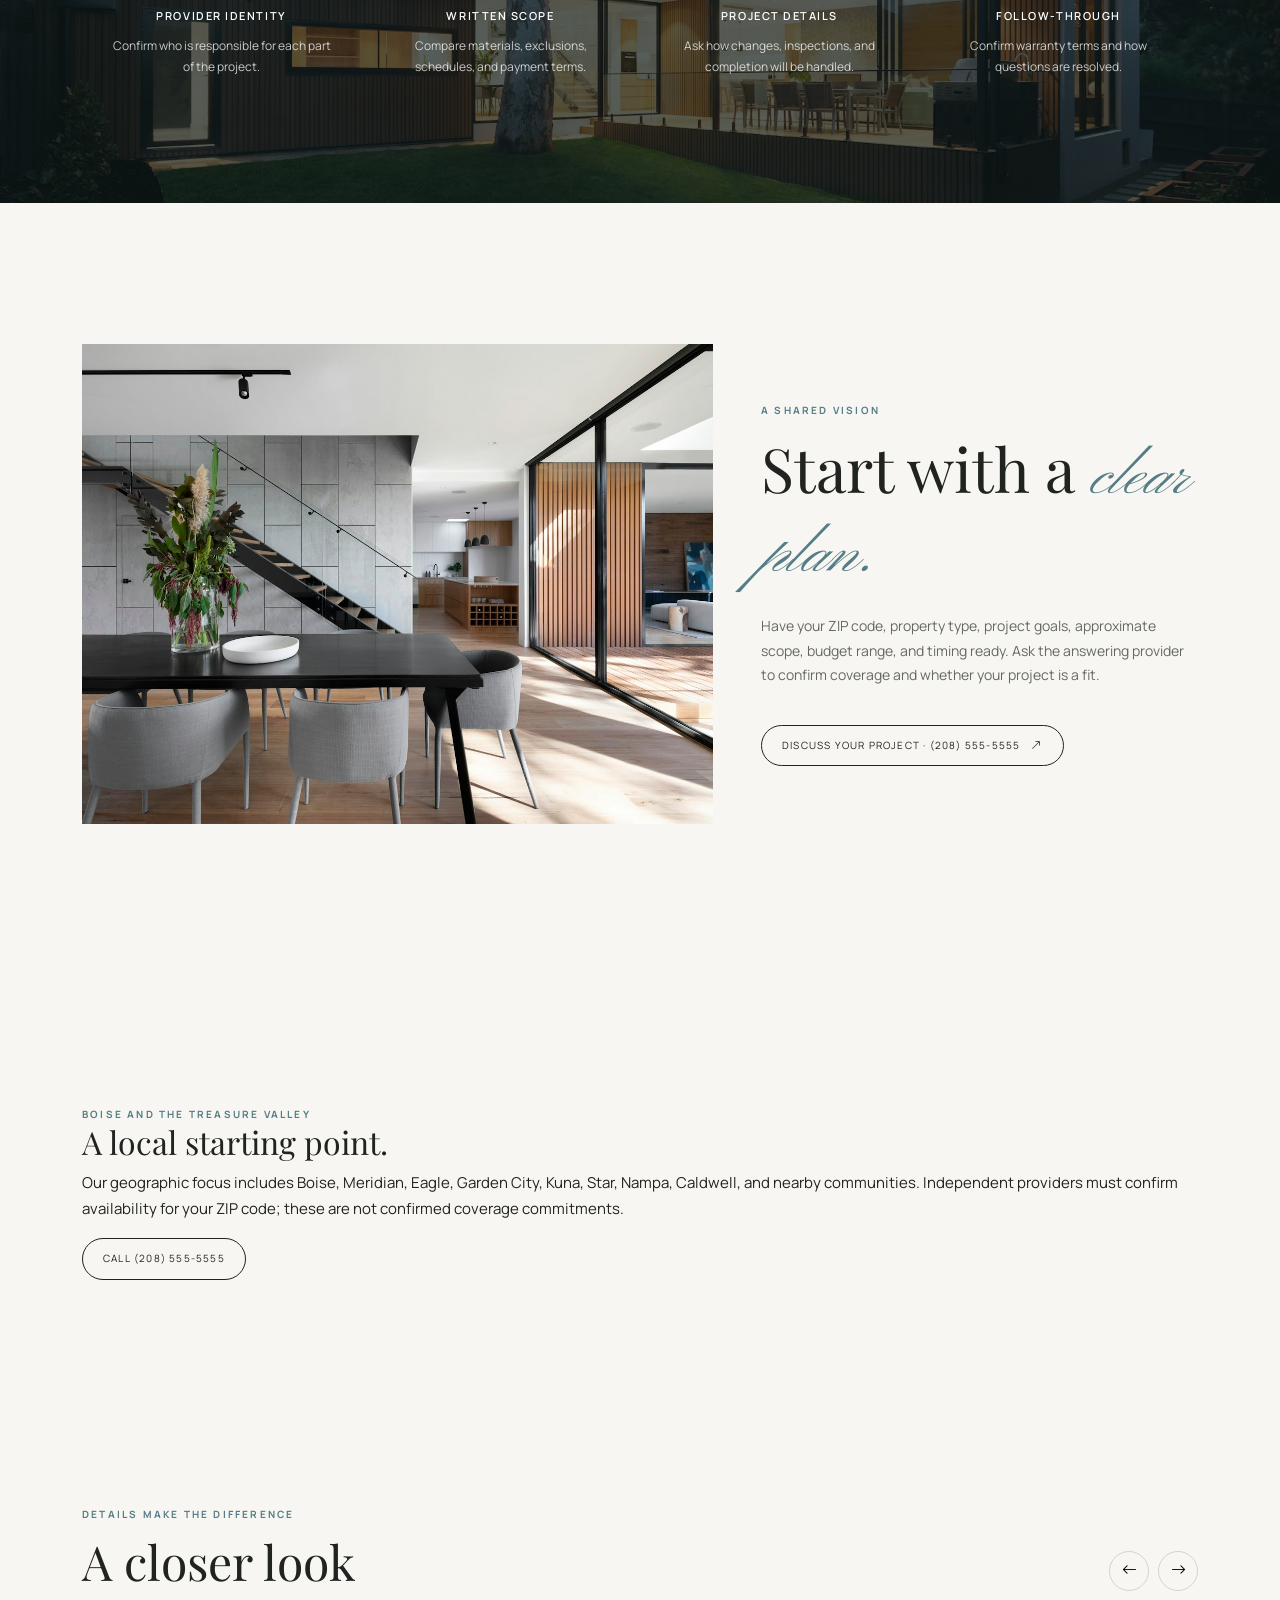
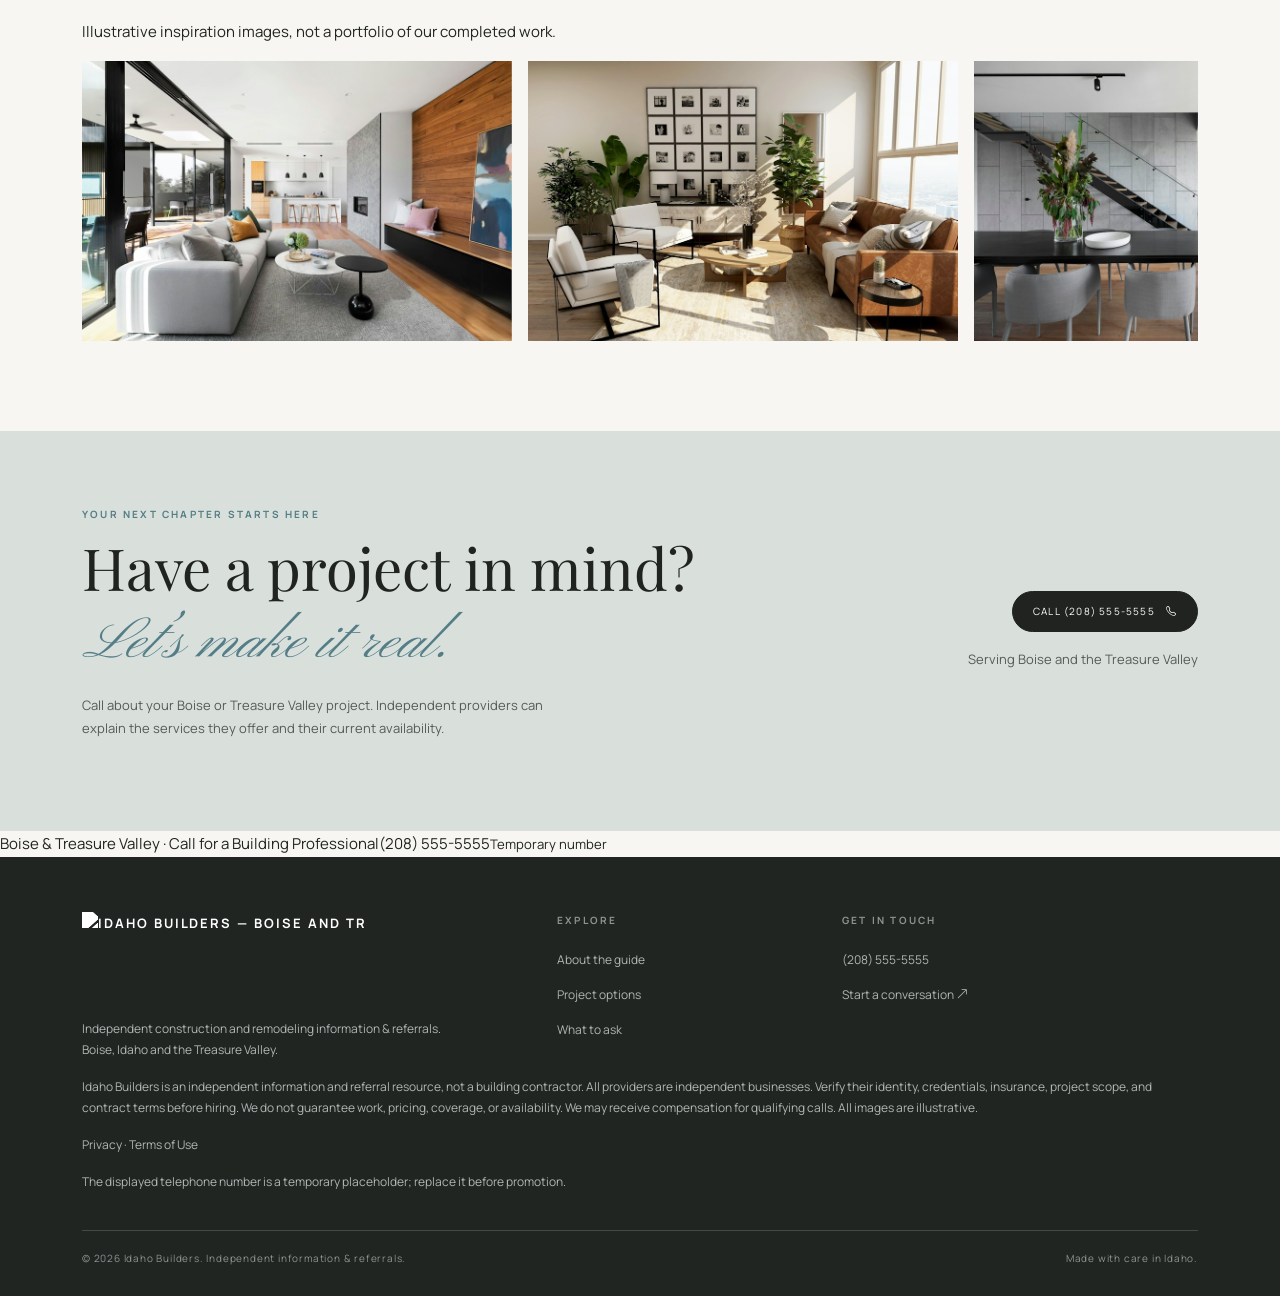
==== commit 1a5eb02a: "Add files via upload" ====
--- a/index.html
+++ b/index.html
@@ -4,8 +4,8 @@
   <meta charset="utf-8">
   <meta name="viewport" content="width=device-width, initial-scale=1">
   <meta name="theme-color" content="#f7f6f2">
-  <title>Idaho Builders | Thoughtful Remodeling in Boise</title>
-  <meta name="description" content="Idaho Builders partners with architects and designers to create beautiful, functional spaces throughout Boise and the Treasure Valley.">
+  <title>Boise &amp; Treasure Valley Remodeling Referrals | Idaho Builders</title>
+  <meta name="description" content="Independent construction and remodeling information and referrals for Boise and the Treasure Valley. Temporary phone (208) 555-5555.">
   <link rel="preconnect" href="https://fonts.googleapis.com">
   <link rel="preconnect" href="https://fonts.gstatic.com" crossorigin>
   <link href="https://fonts.googleapis.com/css2?family=Manrope:wght@400;500;600;700&family=Playfair+Display:wght@400;500;600&family=Pinyon+Script&display=swap" rel="stylesheet">
@@ -13,33 +13,38 @@
   <link rel="stylesheet" href="https://cdn.jsdelivr.net/npm/bootstrap-icons@1.11.3/font/bootstrap-icons.min.css">
   
 <link rel="stylesheet" href="css/style.css">
+<style id="idaho-builders-logo">
+.site-nav,.site-nav.scrolled{background:rgba(247,246,242,.98);color:#26382f;border-bottom:1px solid #26382f22}.site-nav .brand,.site-nav .nav-links a,.site-nav .navbar-toggler,.site-nav .nav-cta{color:#26382f}.brand{flex-shrink:0}.brand-logo{display:block;width:245px;max-width:100%;height:auto}.site-nav .nav-cta{white-space:nowrap;flex-shrink:0;border-color:#26382f55}footer .brand-logo{width:285px;filter:brightness(0) invert(1)}footer .brand{background:transparent;padding:0}.policy-brand{display:inline-block;margin-bottom:30px}.site-nav>.container{gap:16px}
+@media(min-width:768px) and (max-width:1199px){.site-nav .brand-logo{width:205px}.site-nav .nav-links{gap:14px}.site-nav .nav-links a{font-size:10px}.site-nav .nav-cta{font-size:12px;padding:10px 12px}}
+@media(max-width:767px){.site-nav .brand-logo{width:225px}.site-nav .nav-cta{width:100%;font-size:14px}.site-nav .navbar-toggler{margin-left:auto}}@media(max-width:359px){.site-nav .brand-logo{width:195px}}
+</style>
 </head>
 <body>
   <nav class="site-nav navbar navbar-expand-md" aria-label="Main navigation">
     <div class="container">
-      <a class="brand" href="#top" aria-label="Idaho Builders home"><span class="brand-mark">I</span><span>Idaho Builders</span></a>
+      <a class="brand" href="#top" aria-label="Idaho Builders home"><img class="brand-logo" src="assets/idaho-builders-logo.png" alt="Idaho Builders — Boise and Treasure Valley" width="949" height="300"></a>
       <button class="navbar-toggler order-3" type="button" data-bs-toggle="collapse" data-bs-target="#mainNav" aria-controls="mainNav" aria-expanded="false" aria-label="Toggle navigation"><i class="bi bi-list"></i></button>
       <div class="collapse navbar-collapse nav-collapse order-4 order-md-2" id="mainNav">
         <ul class="nav-links mx-auto flex-column flex-md-row">
-          <li><a href="#about">Our approach</a></li><li><a href="#services">What we build</a></li><li><a href="#difference">Why Idaho</a></li><li><a href="#contact">Contact</a></li>
+          <li><a href="#about">About the guide</a></li><li><a href="#services">Project options</a></li><li><a href="#difference">What to ask</a></li><li><a href="tel:+12085555555">Contact</a></li>
         </ul>
       </div>
-      <a href="#contact" class="nav-cta ms-auto ms-md-0 order-2 order-md-3">Start a project <i class="bi bi-arrow-up-right"></i></a>
+      <a href="tel:+12085555555" class="nav-cta ms-auto ms-md-0 order-2 order-md-3">Call (208) 555-5555 <i class="bi bi-arrow-up-right"></i></a>
     </div>
   </nav>
 
   <main id="top">
     <section class="hero" aria-label="Idaho Builders introduction">
       <div class="hero-sticky">
-        <img class="hero-image" src="assets/img-1.webp" data-ai-image="Refined modern mountain home in Boise foothills, broad glass walls and warm cedar detailing, late golden-hour light, photographed on 35mm lens, cinematic natural color, calm architectural editorial mood" alt="Modern home nestled into the Idaho landscape">
-        <img class="hero-image-second" src="assets/img-2.webp" data-ai-image="Quiet luxury contemporary living room with sculptural timber beams, natural stone and soft neutral furnishings, afternoon window light, 35mm architectural lens, warm understated editorial mood" alt="" aria-hidden="true">
+        <img class="hero-image" src="assets/img-1.webp" alt="Modern home nestled into the Idaho landscape">
+        <img class="hero-image-second" src="assets/img-2.webp" alt="" aria-hidden="true">
         <div class="hero-shade"></div>
         <div class="container hero-content">
           <div>
-            <div class="eyebrow">Boise · Treasure Valley · Idaho</div>
+            <div class="eyebrow">Boise, ID &amp; Treasure Valley · Information &amp; referrals</div>
             <h1>Spaces made<br>for <em class="script">living</em> well.</h1>
-            <p class="hero-copy">Considered remodeling. Clear communication. Craft built to last.</p>
-            <a class="button" href="#services">Explore our work <i class="bi bi-arrow-down"></i></a>
+            <p class="hero-copy">Explore construction and remodeling options for your Boise-area property. Start with a clear scope and the questions that matter before hiring.</p>
+            <a class="button" href="#services">Explore project options <i class="bi bi-arrow-down"></i></a>
           </div>
         </div>
         <div class="hero-index">01 — 02 &nbsp; / &nbsp; BUILT WITH INTENTION</div>
@@ -52,13 +57,13 @@
           <div class="col-lg-5 reveal">
             <div class="eyebrow section-kicker">A better way to build</div>
             <h2 class="intro-title">Good work begins with a <em class="script">conversation.</em></h2>
-            <p class="body-copy">As a preferred Boise remodeling contractor, Idaho Builders collaborates with architects and designers to shape spaces that are as functional as they are beautiful. We bring thoughtful project management and deep construction experience to every detail.</p>
-            <p class="body-copy">From the first plans to the final walk-through, our team keeps the process clear, considered, and centered on you.</p>
-            <a class="button mt-3" href="#contact">Meet your builder <i class="bi bi-arrow-up-right"></i></a>
+            <p class="body-copy">Idaho Builders is an independent information and referral resource focused on Boise and the Treasure Valley. We are not a construction company and do not perform building or remodeling work.</p>
+            <p class="body-copy">Independent providers determine services, pricing, availability, and project suitability. Ask for written proposals and confirm credentials before authorizing work.</p>
+            <a class="button mt-3" href="tel:+12085555555">Call about your project · (208) 555-5555 <i class="bi bi-arrow-up-right"></i></a>
           </div>
           <div class="col-lg-7 reveal">
             <figure class="about-photo mb-0">
-              <img src="assets/img-3.webp" data-ai-image="Sunlit modern Idaho home interior featuring warm oak, natural stone and refined architectural detailing, soft morning light, 35mm lens, lived-in luxury and serene editorial mood" alt="Warm, light-filled modern home interior">
+              <img src="assets/img-3.webp" alt="Warm, light-filled modern home interior">
               <figcaption class="about-caption">Craft, considered from every angle</figcaption>
             </figure>
           </div>
@@ -70,16 +75,16 @@
       <div class="container">
         <div class="section-heading reveal">
           <div class="eyebrow">Made for the way you live</div>
-          <h2>What we <em class="script">build</em></h2>
-          <p>Beautifully resolved spaces, shaped around your home, your routines, and your next chapter.</p>
+          <h2>Explore your <em class="script">project</em></h2>
+          <p>Discussion topics for your next provider conversation. Confirm whether the provider handles your project type and location.</p>
         </div>
         <div class="row g-3">
-          <div class="col-md-6 col-lg-4 reveal"><article class="project-card"><img src="assets/img-4.jpg" alt="Contemporary custom home exterior"><div class="card-text"><h3>Custom homes</h3><a href="#contact">Discover more <i class="bi bi-arrow-up-right"></i></a></div></article></div>
-          <div class="col-md-6 col-lg-4 reveal"><article class="project-card"><img src="assets/img-5.jpg" alt="Sophisticated remodeled living room"><div class="card-text"><h3>Whole-home remodels</h3><a href="#contact">Discover more <i class="bi bi-arrow-up-right"></i></a></div></article></div>
-          <div class="col-md-6 col-lg-4 reveal"><article class="project-card"><img src="assets/img-6.jpg" alt="Bright contemporary kitchen"><div class="card-text"><h3>Kitchens &amp; baths</h3><a href="#contact">Discover more <i class="bi bi-arrow-up-right"></i></a></div></article></div>
-          <div class="col-md-6 col-lg-4 reveal"><article class="project-card"><img src="assets/img-7.jpg" alt="Inviting open-plan family room"><div class="card-text"><h3>Room additions</h3><a href="#contact">Discover more <i class="bi bi-arrow-up-right"></i></a></div></article></div>
-          <div class="col-md-6 col-lg-4 reveal"><article class="project-card"><img src="assets/img-8.jpg" alt="Quietly luxurious bathroom renovation"><div class="card-text"><h3>Thoughtful renovations</h3><a href="#contact">Discover more <i class="bi bi-arrow-up-right"></i></a></div></article></div>
-          <div class="col-md-6 col-lg-4 reveal"><article class="project-card"><img src="assets/img-9.jpg" alt="Modern detached studio and home exterior"><div class="card-text"><h3>Accessory spaces</h3><a href="#contact">Discover more <i class="bi bi-arrow-up-right"></i></a></div></article></div>
+          <div class="col-md-6 col-lg-4 reveal"><article class="project-card"><img src="assets/img-4.jpg" alt="Contemporary custom home exterior"><div class="card-text"><h3>Custom homes</h3><a href="tel:+12085555555">Call (208) 555-5555 <i class="bi bi-arrow-up-right"></i></a></div></article></div>
+          <div class="col-md-6 col-lg-4 reveal"><article class="project-card"><img src="assets/img-5.jpg" alt="Sophisticated remodeled living room"><div class="card-text"><h3>Whole-home remodels</h3><a href="tel:+12085555555">Call (208) 555-5555 <i class="bi bi-arrow-up-right"></i></a></div></article></div>
+          <div class="col-md-6 col-lg-4 reveal"><article class="project-card"><img src="assets/img-6.jpg" alt="Bright contemporary kitchen"><div class="card-text"><h3>Kitchens &amp; baths</h3><a href="tel:+12085555555">Call (208) 555-5555 <i class="bi bi-arrow-up-right"></i></a></div></article></div>
+          <div class="col-md-6 col-lg-4 reveal"><article class="project-card"><img src="assets/img-7.jpg" alt="Inviting open-plan family room"><div class="card-text"><h3>Room additions</h3><a href="tel:+12085555555">Call (208) 555-5555 <i class="bi bi-arrow-up-right"></i></a></div></article></div>
+          <div class="col-md-6 col-lg-4 reveal"><article class="project-card"><img src="assets/img-8.jpg" alt="Quietly luxurious bathroom renovation"><div class="card-text"><h3>Thoughtful renovations</h3><a href="tel:+12085555555">Call (208) 555-5555 <i class="bi bi-arrow-up-right"></i></a></div></article></div>
+          <div class="col-md-6 col-lg-4 reveal"><article class="project-card"><img src="assets/img-9.jpg" alt="Modern detached studio and home exterior"><div class="card-text"><h3>Accessory spaces</h3><a href="tel:+12085555555">Call (208) 555-5555 <i class="bi bi-arrow-up-right"></i></a></div></article></div>
         </div>
       </div>
     </section>
@@ -88,11 +93,11 @@
       <div class="container">
         <div class="row why-grid g-5">
           <div class="col-lg-5 reveal">
-            <div class="eyebrow">The Idaho Builders difference</div>
-            <h2>Built on good people &amp; <em class="script">good work.</em></h2>
-            <p class="body-copy">We believe a successful project feels as considered as the finished space. That means honoring your vision, making the complex feel manageable, and showing up with care at every stage.</p>
+            <div class="eyebrow">Before choosing a provider</div>
+            <h2>Good questions.<br><em class="script">Clear expectations.</em></h2>
+            <p class="body-copy">Ask who will manage the project, perform the work, arrange any needed approvals, and handle changes. Request a clear scope, schedule, and payment terms in writing.</p>
             <div class="fine-line"></div>
-            <p class="values"><strong>Our promise:</strong> thoughtful planning, honest communication, trusted craftsmanship, and a team that takes responsibility for the details.</p>
+            <p class="values"><strong>Before hiring:</strong> verify the provider’s identity, relevant credentials and insurance, references, written scope, and contract terms.</p>
           </div>
           <div class="col-lg-7 reveal">
             <div class="wide-photo"><img src="assets/img-10.jpg" alt="Natural materials and carefully crafted details in a remodeled home"></div>
@@ -109,10 +114,10 @@
           <h2 id="benefits-title">A better building experience</h2>
         </div>
         <div class="row g-0">
-          <div class="col-6 col-lg-3 reveal"><div class="benefit"><span class="number" data-count="1">01</span><h3>One trusted team</h3><p>Experienced partners who keep the whole picture in view.</p></div></div>
-          <div class="col-6 col-lg-3 reveal"><div class="benefit"><span class="number" data-count="2">02</span><h3>Clear planning</h3><p>Thoughtful coordination from early ideas to final details.</p></div></div>
-          <div class="col-6 col-lg-3 reveal"><div class="benefit"><span class="number" data-count="3">03</span><h3>Quality in the details</h3><p>Careful workmanship that feels right for years to come.</p></div></div>
-          <div class="col-6 col-lg-3 reveal"><div class="benefit"><span class="number" data-count="4">04</span><h3>Built on trust</h3><p>Respectful communication and a genuinely personal approach.</p></div></div>
+          <div class="col-6 col-lg-3 reveal"><div class="benefit"><span class="number" data-count="1">01</span><h3>Provider identity</h3><p>Confirm who is responsible for each part of the project.</p></div></div>
+          <div class="col-6 col-lg-3 reveal"><div class="benefit"><span class="number" data-count="2">02</span><h3>Written scope</h3><p>Compare materials, exclusions, schedules, and payment terms.</p></div></div>
+          <div class="col-6 col-lg-3 reveal"><div class="benefit"><span class="number" data-count="3">03</span><h3>Project details</h3><p>Ask how changes, inspections, and completion will be handled.</p></div></div>
+          <div class="col-6 col-lg-3 reveal"><div class="benefit"><span class="number" data-count="4">04</span><h3>Follow-through</h3><p>Confirm warranty terms and how questions are resolved.</p></div></div>
         </div>
       </div>
     </section>
@@ -123,35 +128,22 @@
           <div class="col-lg-7 reveal"><div class="together-photo"><img src="assets/img-12.jpg" alt="Designed kitchen and gathering space in a completed renovation"></div></div>
           <div class="col-lg-5 reveal together-copy">
             <div class="eyebrow">A shared vision</div>
-            <h2>Great things happen when we work <em class="script">together.</em></h2>
-            <p class="body-copy">We partner closely with homeowners, architects, and designers to bring ideas into focus. Our project management brings the people, schedule, and details together—so you can feel confident at every step.</p>
-            <a class="button" href="#contact">Let’s talk about your project <i class="bi bi-arrow-up-right"></i></a>
-          </div>
-        </div>
-      </div>
-    </section>
-
-    <section class="reviews section-pad">
-      <div class="container reveal">
-        <div class="eyebrow">Kind words</div>
-        <h2 class="serif mt-2">Built together. Remembered <em class="script">always.</em></h2>
-        <div class="stars" aria-label="Five out of five stars">★★★★★</div>
-        <blockquote id="quote">“A home should feel like it was made for the life unfolding inside it. That belief is at the heart of every project we take on.”</blockquote>
-        <div class="reviewer" id="reviewer">The Idaho Builders team</div>
-        <div class="review-controls" aria-label="Review controls">
-          <button type="button" id="review-prev" aria-label="Previous review"><i class="bi bi-arrow-left"></i></button>
-          <button type="button" id="review-next" aria-label="Next review"><i class="bi bi-arrow-right"></i></button>
-        </div>
-      </div>
-    </section>
-
+            <h2>Start with a <em class="script">clear plan.</em></h2>
+            <p class="body-copy">Have your ZIP code, property type, project goals, approximate scope, budget range, and timing ready. Ask the answering provider to confirm coverage and whether your project is a fit.</p>
+            <a class="button" href="tel:+12085555555">Discuss your project · (208) 555-5555 <i class="bi bi-arrow-up-right"></i></a>
+          </div>
+        </div>
+      </div>
+    </section>
+
+    <section class="section-pad local-focus" id="areas"><div class="container"><div class="eyebrow">Boise and the Treasure Valley</div><h2>A local starting point.</h2><p>Our geographic focus includes Boise, Meridian, Eagle, Garden City, Kuna, Star, Nampa, Caldwell, and nearby communities. Independent providers must confirm availability for your ZIP code; these are not confirmed coverage commitments.</p><a class="button" href="tel:+12085555555">Call (208) 555-5555</a></div></section>
     <section class="gallery">
       <div class="container">
         <div class="gallery-head reveal">
           <div><div class="eyebrow">Details make the difference</div><h2 class="serif">A closer look</h2></div>
           <div class="slider-controls"><button type="button" id="gallery-prev" aria-label="Scroll project photos left"><i class="bi bi-arrow-left"></i></button><button type="button" id="gallery-next" aria-label="Scroll project photos right"><i class="bi bi-arrow-right"></i></button></div>
         </div>
-        <div class="snap-track reveal" id="gallery-track" aria-label="Project photographs">
+        <p class="image-note">Illustrative inspiration images, not a portfolio of our completed work.</p><div class="snap-track reveal" id="gallery-track" aria-label="Project photographs">
           <div class="snap-item"><img src="assets/img-4.jpg" alt="Modern home framed by mature trees"></div>
           <div class="snap-item"><img src="assets/img-5.jpg" alt="Calm living room with layered natural textures"></div>
           <div class="snap-item"><img src="assets/img-6.jpg" alt="Bright contemporary kitchen with warm wood accents"></div>
@@ -167,31 +159,31 @@
           <div class="col-lg-8 reveal">
             <div class="eyebrow">Your next chapter starts here</div>
             <h2>Have a project in mind?<br><em class="script">Let’s make it real.</em></h2>
-            <p>Tell us what you’re dreaming about. We’d love to talk through the possibilities and help you take the next step.</p>
-          </div>
-          <div class="col-lg-4 text-lg-end reveal"><a class="button" href="tel:+12085550148">Call Idaho Builders <i class="bi bi-telephone"></i></a><p class="mt-3 mb-0">Serving Boise and the Treasure Valley</p></div>
-        </div>
-      </div>
-    </section>
-  </main>
+            <p>Call about your Boise or Treasure Valley project. Independent providers can explain the services they offer and their current availability.</p>
+          </div>
+          <div class="col-lg-4 text-lg-end reveal"><a class="button" href="tel:+12085555555">Call (208) 555-5555 <i class="bi bi-telephone"></i></a><p class="mt-3 mb-0">Serving Boise and the Treasure Valley</p></div>
+        </div>
+      </div>
+    </section>
+  </main><aside class="call-banner"><span>Boise &amp; Treasure Valley · Call for a Building Professional</span><a href="tel:+12085555555">(208) 555-5555</a><small>Temporary number</small></aside>
 
   <footer>
     <div class="container">
       <div class="row g-4">
         <div class="col-lg-5">
-          <a class="brand" href="#top"><span class="brand-mark">I</span><span>Idaho Builders</span></a>
-          <p class="mt-3">Thoughtful construction. Beautifully lived-in spaces.<br>Boise, Idaho and the Treasure Valley.</p>
+          <a class="brand" href="#top"><img class="brand-logo" src="assets/idaho-builders-logo.png" alt="Idaho Builders — Boise and Treasure Valley" width="949" height="300"></a>
+          <p class="mt-3">Independent construction and remodeling information &amp; referrals.<br>Boise, Idaho and the Treasure Valley.</p>
         </div>
         <div class="col-6 col-lg-3">
           <div class="eyebrow text-white-50 mb-3">Explore</div>
-          <ul class="footer-links"><li><a href="#about">Our approach</a></li><li><a href="#services">What we build</a></li><li><a href="#difference">Why Idaho Builders</a></li></ul>
+          <ul class="footer-links"><li><a href="#about">About the guide</a></li><li><a href="#services">Project options</a></li><li><a href="#difference">What to ask</a></li></ul>
         </div>
         <div class="col-6 col-lg-4">
           <div class="eyebrow text-white-50 mb-3">Get in touch</div>
-          <ul class="footer-links"><li><a href="tel:+12085550148">(208) 555-0148</a></li><li><a href="mailto:hello@idahobuilders.com">hello@idahobuilders.com</a></li><li><a href="#contact">Start a conversation <i class="bi bi-arrow-up-right"></i></a></li></ul>
-        </div>
-      </div>
-      <div class="footer-bottom d-flex flex-wrap justify-content-between gap-2"><span>© 2025 Idaho Builders. All rights reserved.</span><span>Made with care in Idaho.</span></div>
+          <ul class="footer-links"><li><a href="tel:+12085555555">(208) 555-5555</a></li><li><a href="tel:+12085555555">Start a conversation <i class="bi bi-arrow-up-right"></i></a></li></ul>
+        </div>
+      </div>
+      <div class="referral-disclosure"><p>Idaho Builders is an independent information and referral resource, not a building contractor. All providers are independent businesses. Verify their identity, credentials, insurance, project scope, and contract terms before hiring. We do not guarantee work, pricing, coverage, or availability. We may receive compensation for qualifying calls. All images are illustrative.</p><p><a href="privacy.html">Privacy</a> · <a href="terms.html">Terms of Use</a></p><p>The displayed telephone number is a temporary placeholder; replace it before promotion.</p></div><div class="footer-bottom d-flex flex-wrap justify-content-between gap-2"><span>© 2026 Idaho Builders. Independent information &amp; referrals.</span><span>Made with care in Idaho.</span></div>
     </div>
   </footer>
   <script src="https://cdn.jsdelivr.net/npm/bootstrap@5.3.3/dist/js/bootstrap.bundle.min.js"></script>
@@ -227,15 +219,6 @@
       const track=document.getElementById('gallery-track');
       document.getElementById('gallery-prev').addEventListener('click',()=>track.scrollBy({left:-track.clientWidth*.8,behavior:reduced?'auto':'smooth'}));
       document.getElementById('gallery-next').addEventListener('click',()=>track.scrollBy({left:track.clientWidth*.8,behavior:reduced?'auto':'smooth'}));
-      const reviews=[
-        {q:'“A home should feel like it was made for the life unfolding inside it. That belief is at the heart of every project we take on.”',a:'The Idaho Builders team'},
-        {q:'“Good craftsmanship is more than a finished detail. It is the care, communication, and thought that went into every decision.”',a:'The Idaho Builders team'},
-        {q:'“The best projects are built on trust—with a shared vision, a clear plan, and people who care about getting it right.”',a:'The Idaho Builders team'}
-      ];
-      let index=0;
-      function showReview(step){index=(index+step+reviews.length)%reviews.length;document.getElementById('quote').textContent=reviews[index].q;document.getElementById('reviewer').textContent=reviews[index].a}
-      document.getElementById('review-prev').addEventListener('click',()=>showReview(-1));
-      document.getElementById('review-next').addEventListener('click',()=>showReview(1));
     })();
   </script>
 </body>
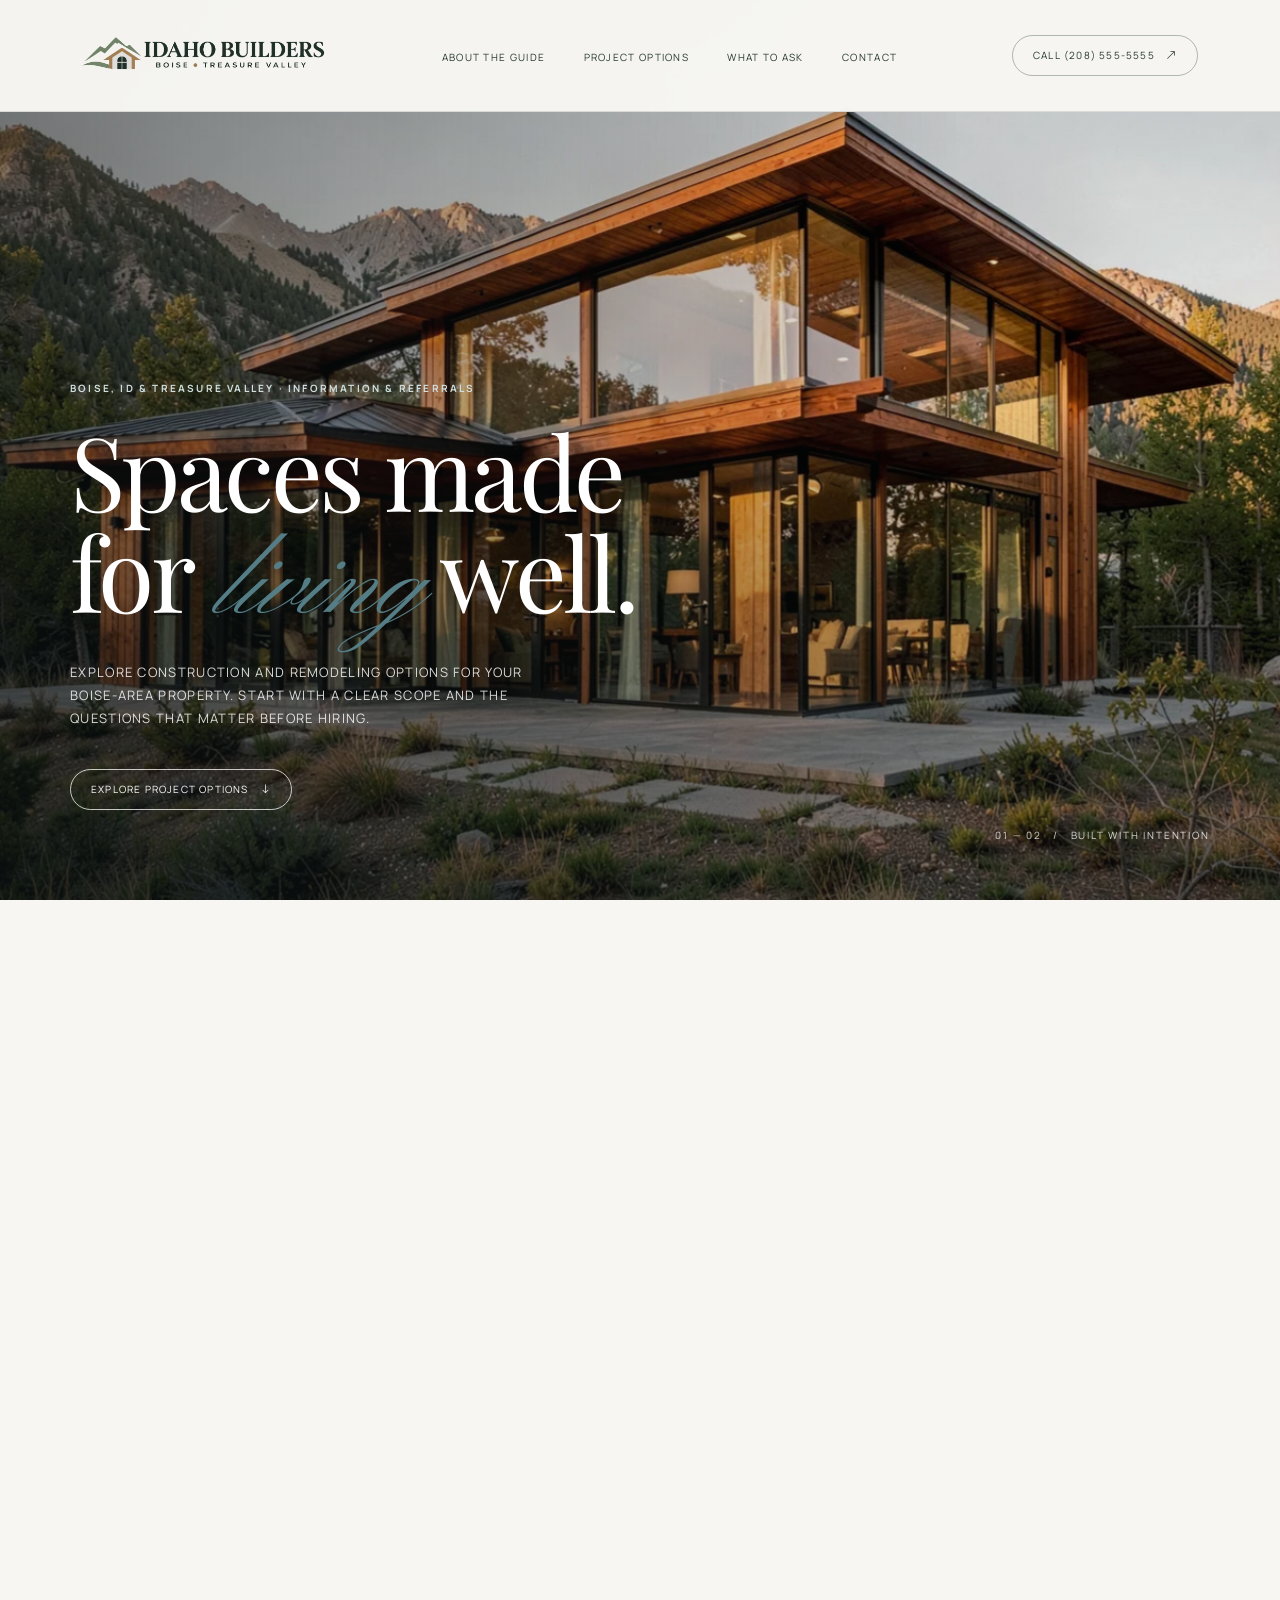
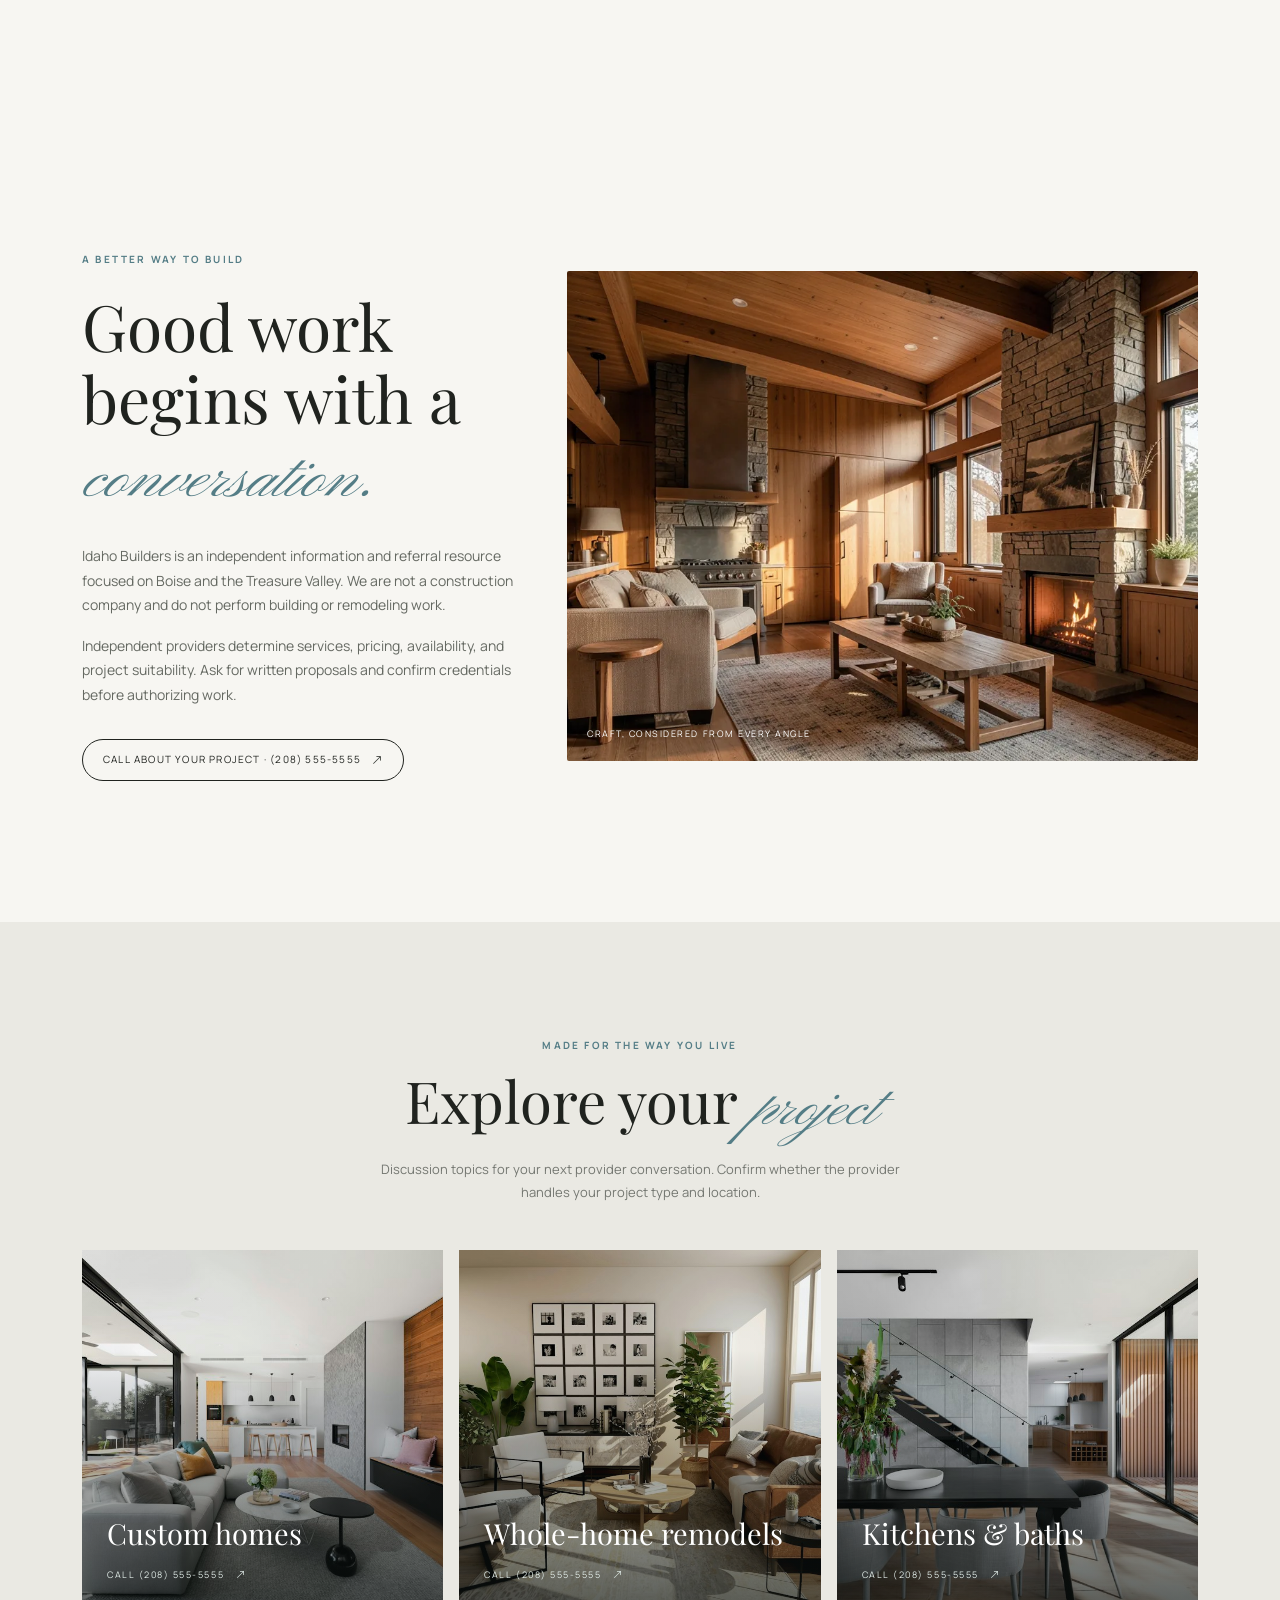
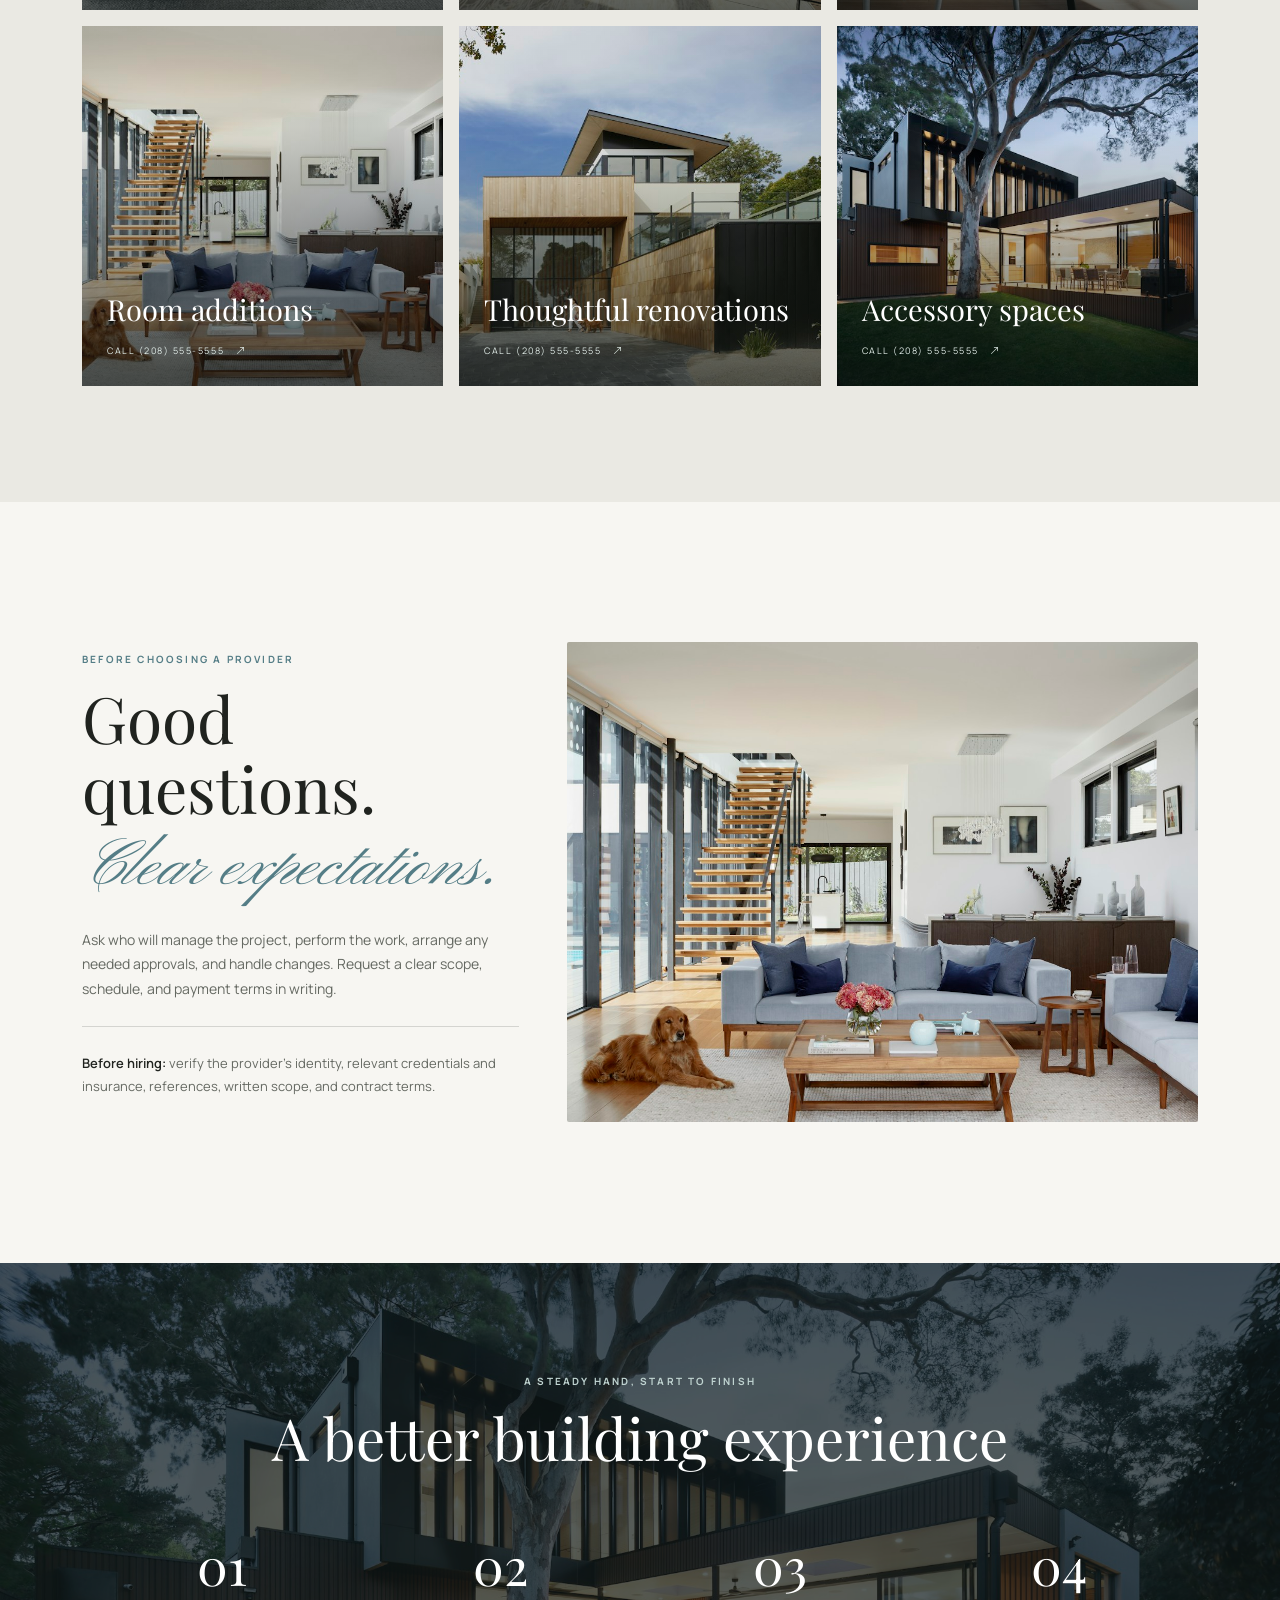
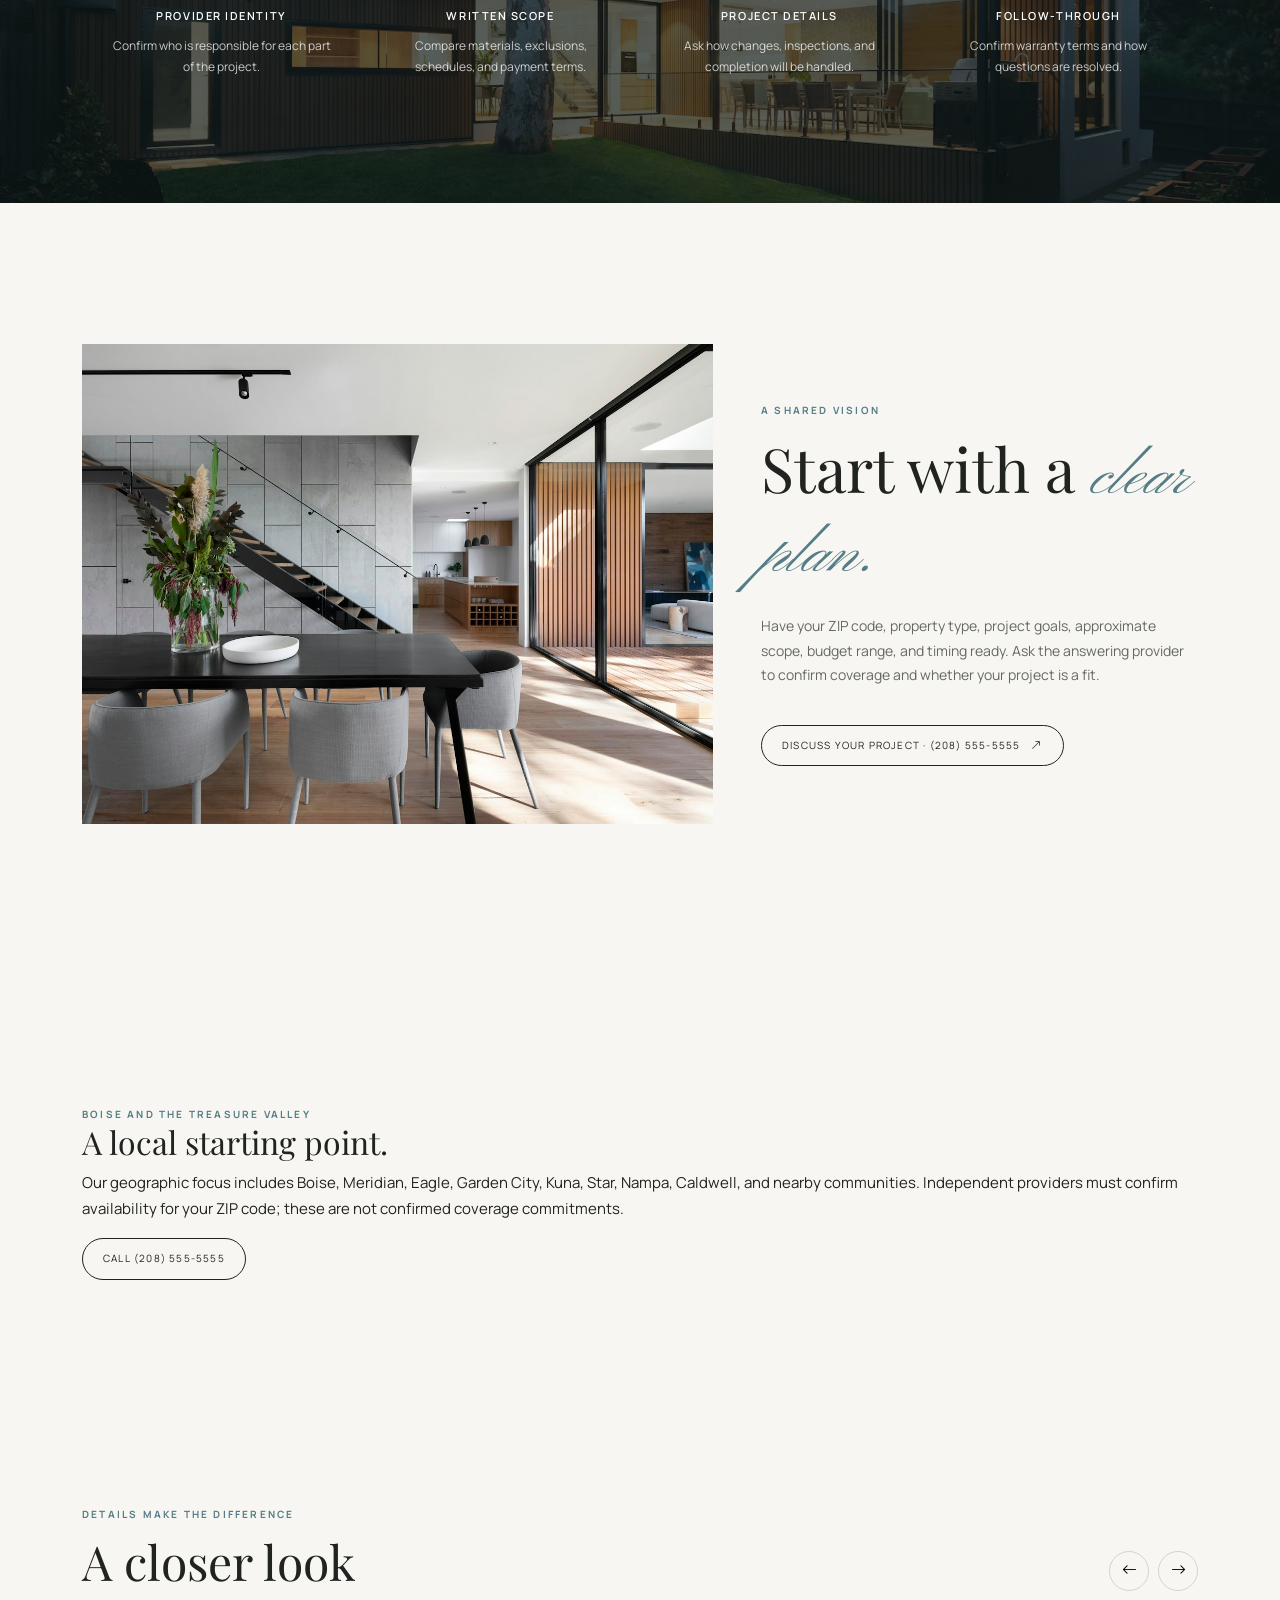
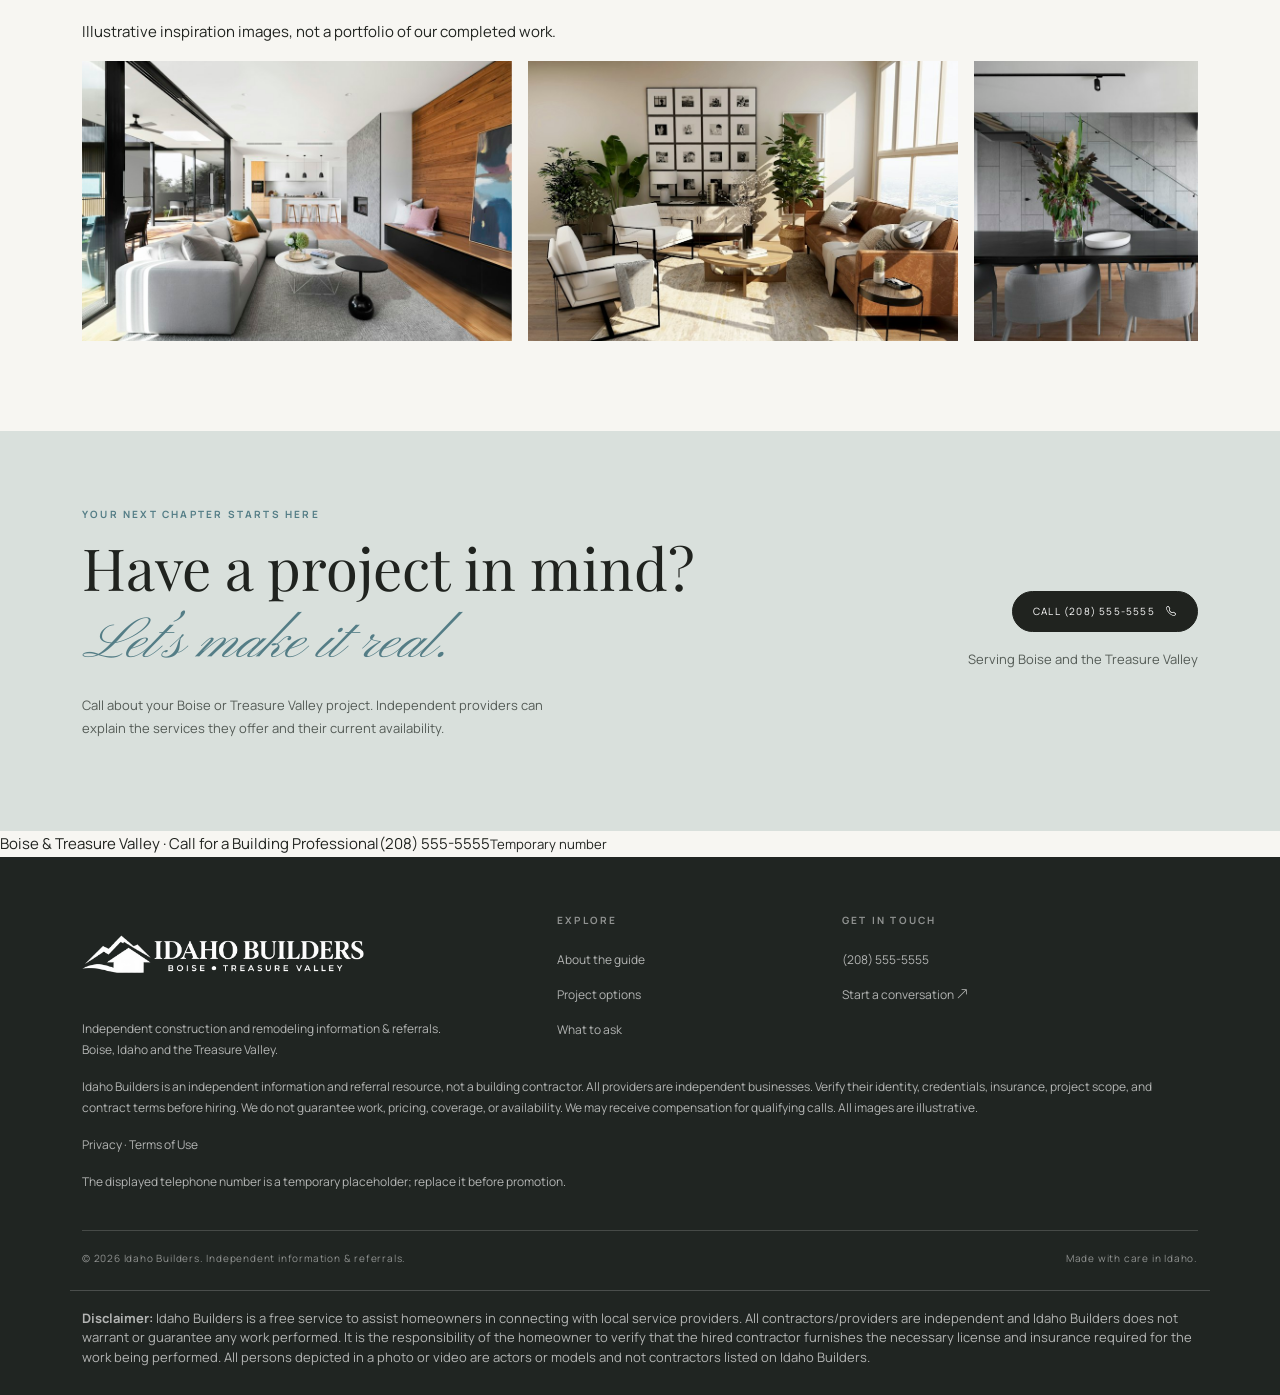
==== commit 2e6de1e8: "Add files via upload" ====
--- a/index.html
+++ b/index.html
@@ -18,7 +18,7 @@
 @media(min-width:768px) and (max-width:1199px){.site-nav .brand-logo{width:205px}.site-nav .nav-links{gap:14px}.site-nav .nav-links a{font-size:10px}.site-nav .nav-cta{font-size:12px;padding:10px 12px}}
 @media(max-width:767px){.site-nav .brand-logo{width:225px}.site-nav .nav-cta{width:100%;font-size:14px}.site-nav .navbar-toggler{margin-left:auto}}@media(max-width:359px){.site-nav .brand-logo{width:195px}}
 </style>
-</head>
+<style id="ppc-disclaimer-style">footer .ppc-disclaimer{margin-top:22px;padding-top:18px;border-top:1px solid #ffffff30;color:#dce3df}footer .ppc-disclaimer p{font-size:13px;line-height:1.5;margin:0}footer.ppc-policy-footer{background:#172d27;padding:28px 0}footer.ppc-policy-footer .ppc-disclaimer{margin-top:0;padding-top:0;border:0}</style></head>
 <body>
   <nav class="site-nav navbar navbar-expand-md" aria-label="Main navigation">
     <div class="container">
@@ -185,7 +185,7 @@
       </div>
       <div class="referral-disclosure"><p>Idaho Builders is an independent information and referral resource, not a building contractor. All providers are independent businesses. Verify their identity, credentials, insurance, project scope, and contract terms before hiring. We do not guarantee work, pricing, coverage, or availability. We may receive compensation for qualifying calls. All images are illustrative.</p><p><a href="privacy.html">Privacy</a> · <a href="terms.html">Terms of Use</a></p><p>The displayed telephone number is a temporary placeholder; replace it before promotion.</p></div><div class="footer-bottom d-flex flex-wrap justify-content-between gap-2"><span>© 2026 Idaho Builders. Independent information &amp; referrals.</span><span>Made with care in Idaho.</span></div>
     </div>
-  </footer>
+  <div class="container ppc-disclaimer"><p><strong>Disclaimer:</strong> Idaho Builders is a free service to assist homeowners in connecting with local service providers. All contractors/providers are independent and Idaho Builders does not warrant or guarantee any work performed. It is the responsibility of the homeowner to verify that the hired contractor furnishes the necessary license and insurance required for the work being performed. All persons depicted in a photo or video are actors or models and not contractors listed on Idaho Builders.</p></div></footer>
   <script src="https://cdn.jsdelivr.net/npm/bootstrap@5.3.3/dist/js/bootstrap.bundle.min.js"></script>
   <script>
     (function(){
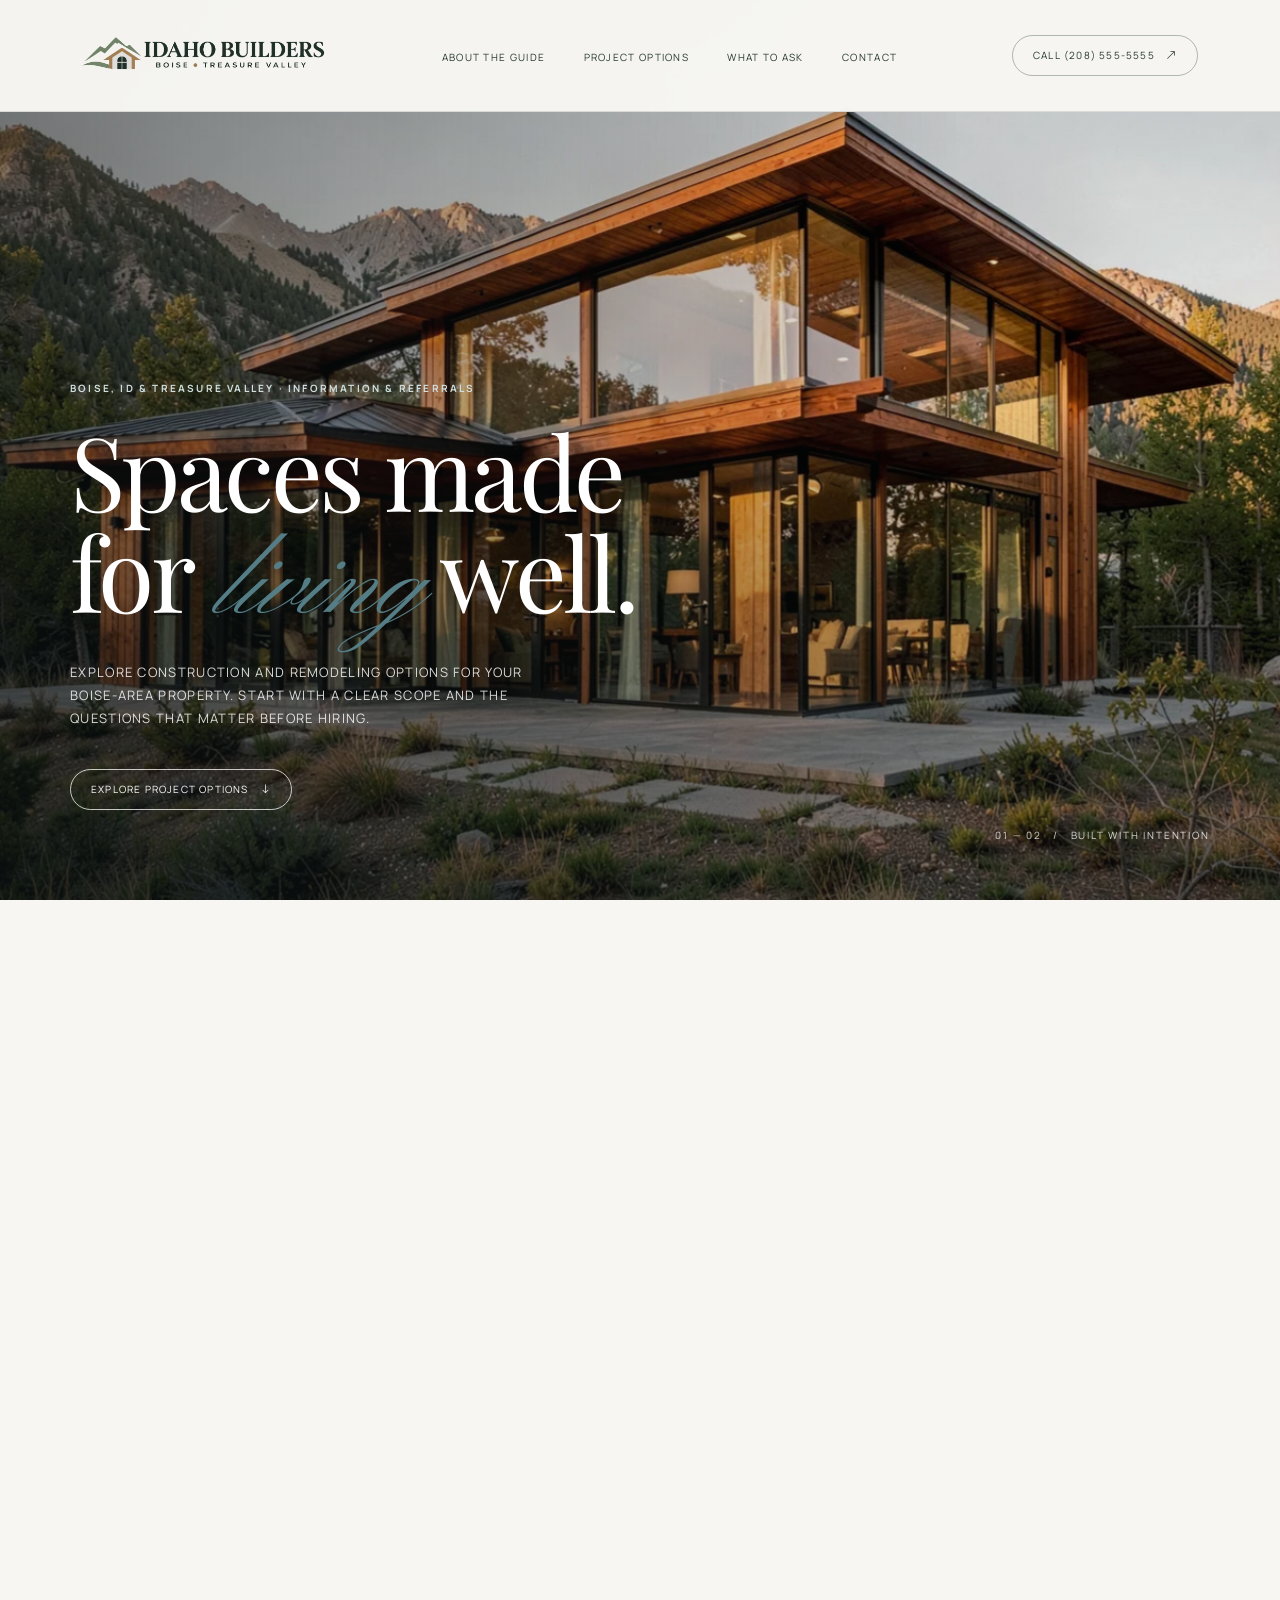
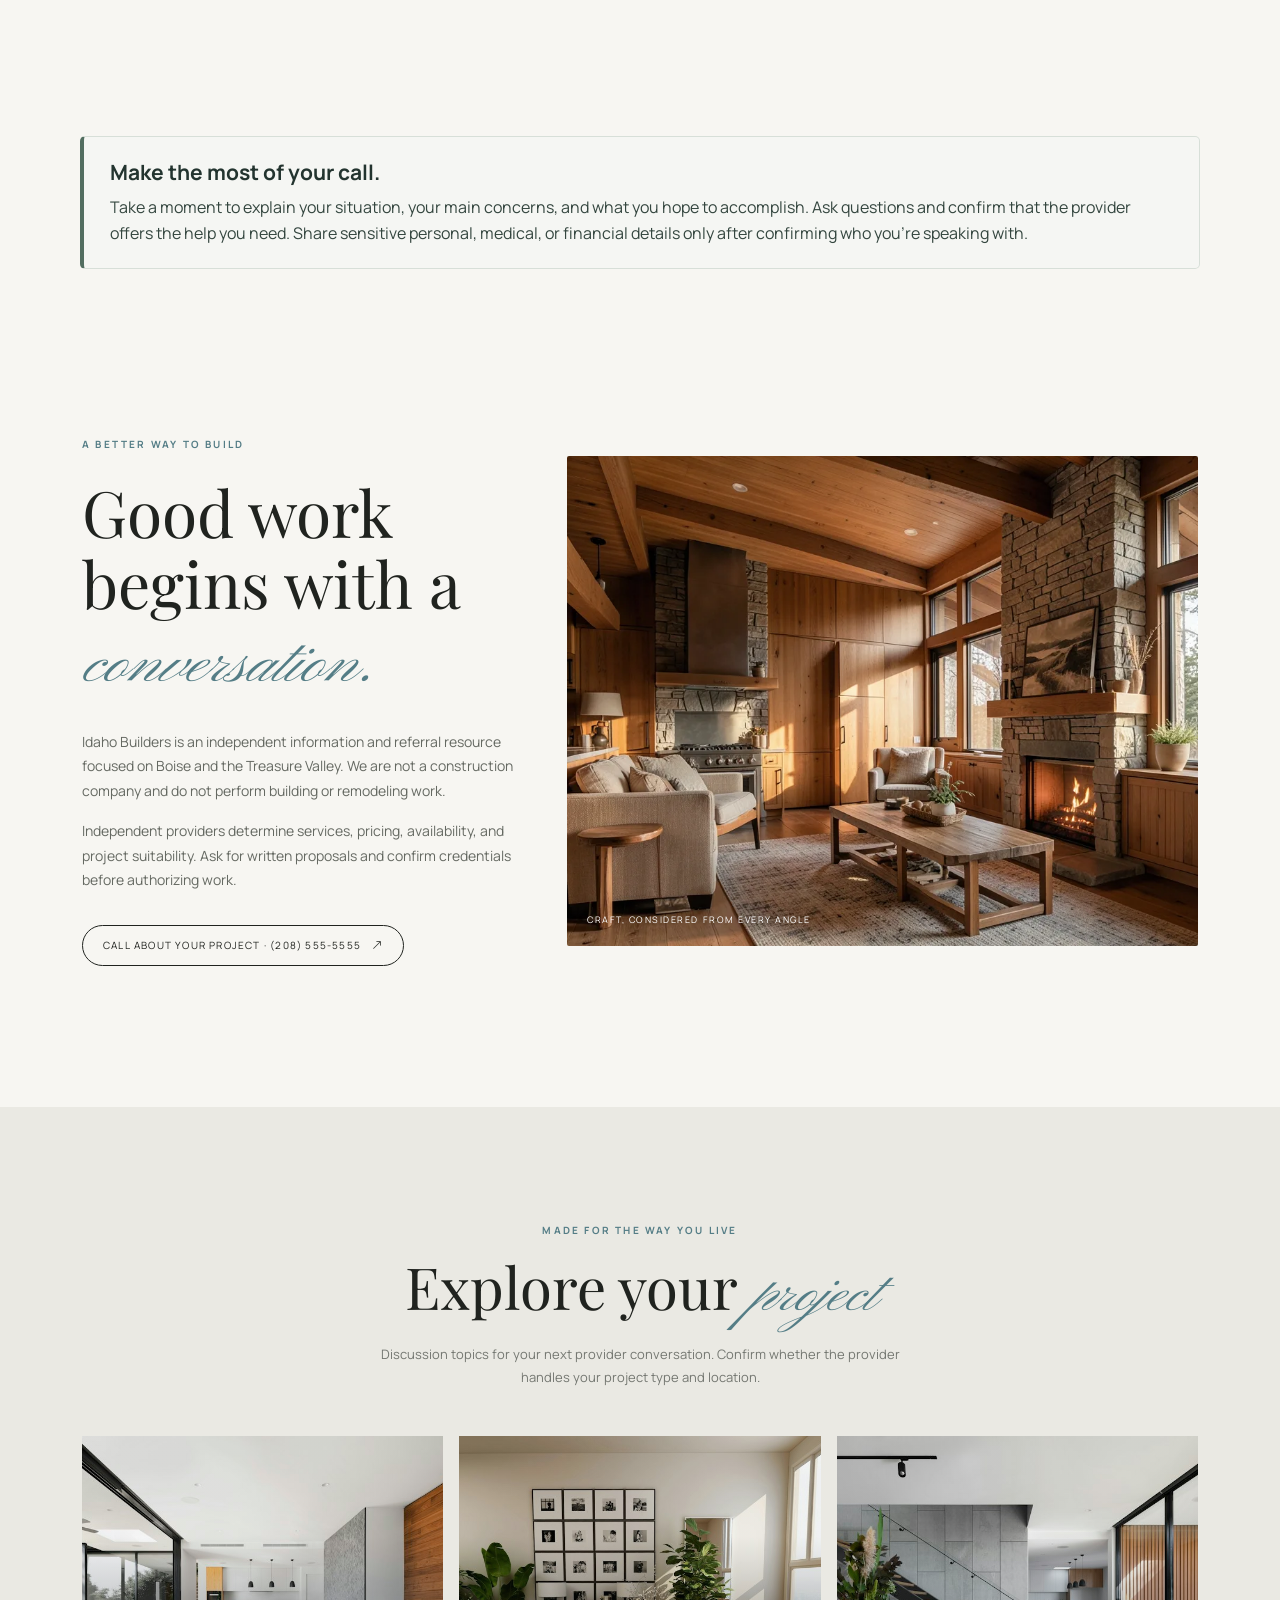
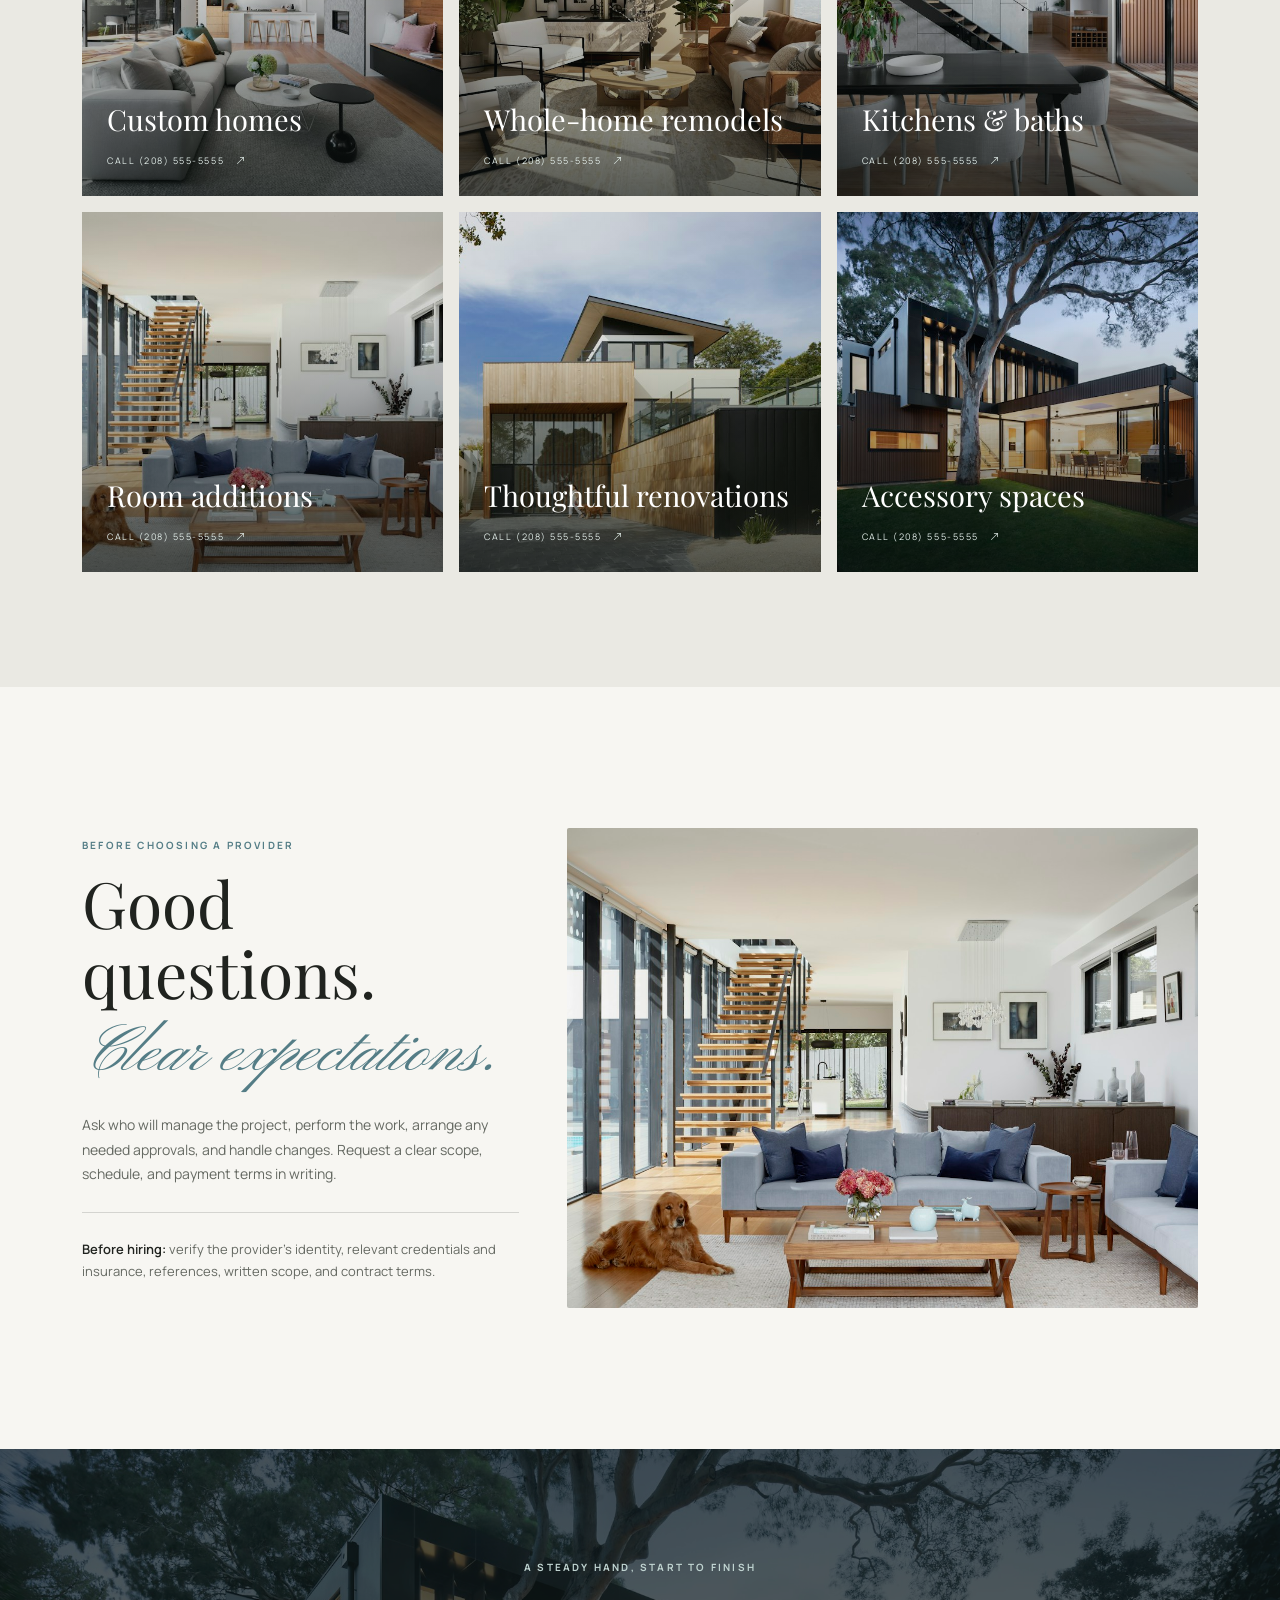
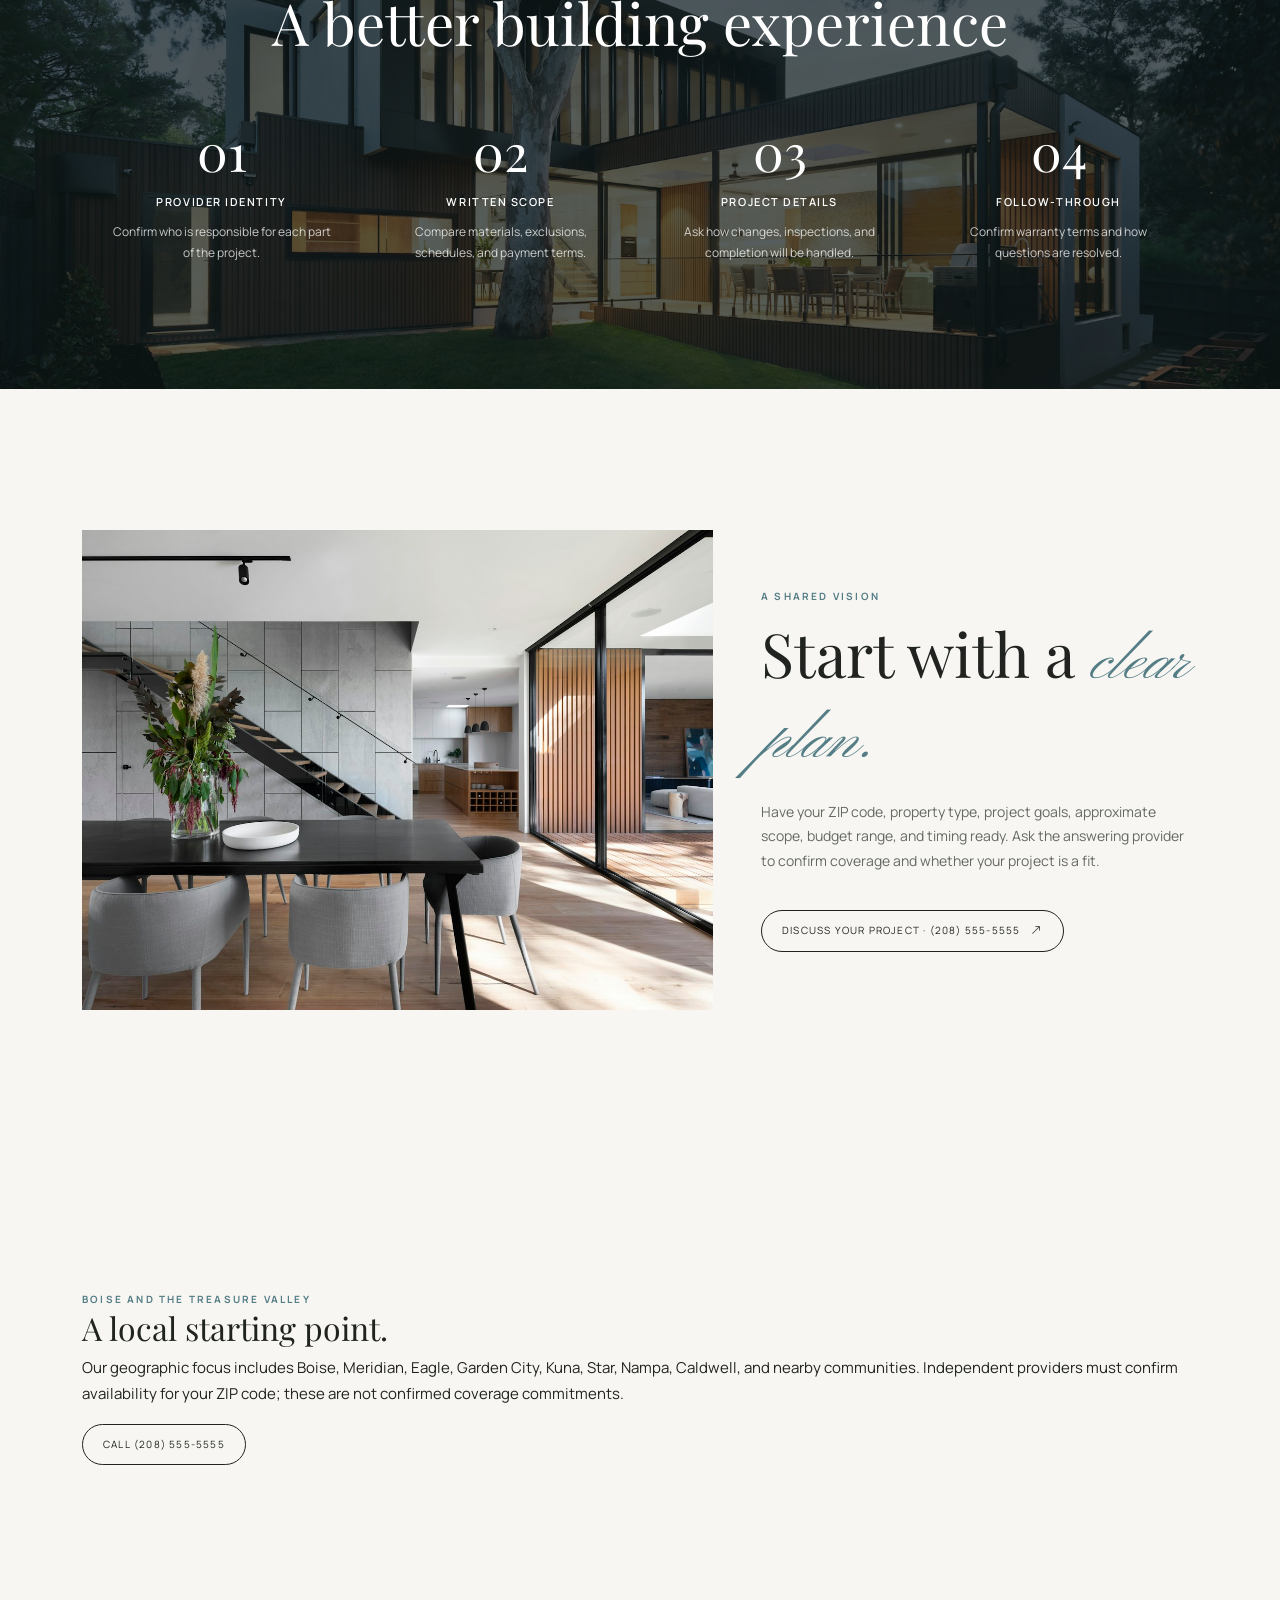
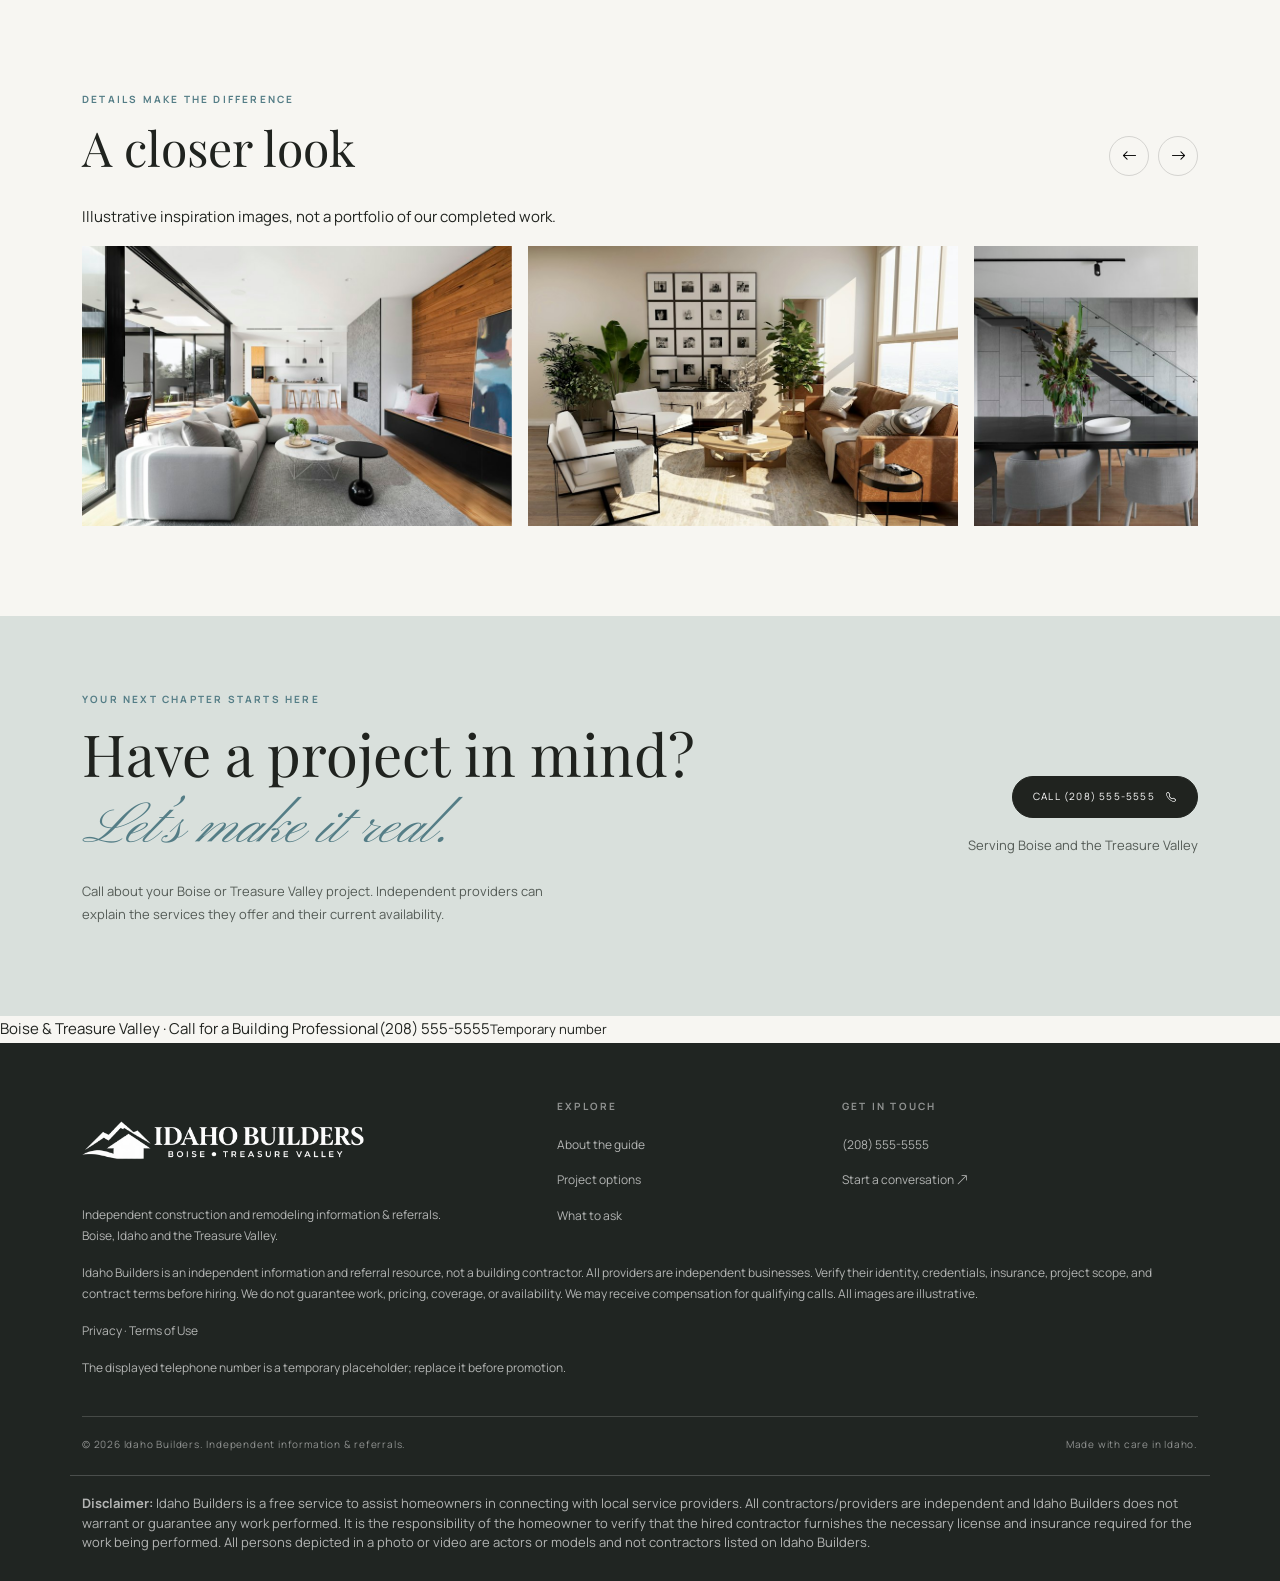
==== commit 841a85f3: "Add files via upload" ====
--- a/index.html
+++ b/index.html
@@ -18,7 +18,7 @@
 @media(min-width:768px) and (max-width:1199px){.site-nav .brand-logo{width:205px}.site-nav .nav-links{gap:14px}.site-nav .nav-links a{font-size:10px}.site-nav .nav-cta{font-size:12px;padding:10px 12px}}
 @media(max-width:767px){.site-nav .brand-logo{width:225px}.site-nav .nav-cta{width:100%;font-size:14px}.site-nav .navbar-toggler{margin-left:auto}}@media(max-width:359px){.site-nav .brand-logo{width:195px}}
 </style>
-<style id="ppc-disclaimer-style">footer .ppc-disclaimer{margin-top:22px;padding-top:18px;border-top:1px solid #ffffff30;color:#dce3df}footer .ppc-disclaimer p{font-size:13px;line-height:1.5;margin:0}footer.ppc-policy-footer{background:#172d27;padding:28px 0}footer.ppc-policy-footer .ppc-disclaimer{margin-top:0;padding-top:0;border:0}</style></head>
+<style id="ppc-disclaimer-style">footer .ppc-disclaimer{margin-top:22px;padding-top:18px;border-top:1px solid #ffffff30;color:#dce3df}footer .ppc-disclaimer p{font-size:13px;line-height:1.5;margin:0}footer.ppc-policy-footer{background:#172d27;padding:28px 0}footer.ppc-policy-footer .ppc-disclaimer{margin-top:0;padding-top:0;border:0}</style><style id="call-preparation-styles">.call-preparation-note{display:block!important;position:relative!important;inset:auto!important;z-index:1;box-sizing:border-box;width:calc(100% - 40px);max-width:1120px;margin:26px auto!important;padding:22px 26px!important;background:#f5f6f3!important;color:#23342f!important;border:1px solid #d7dfd8;border-left:4px solid #526e60;border-radius:5px;text-align:left!important;font-style:normal;letter-spacing:normal!important}.call-preparation-note h2{font-family:inherit!important;font-size:21px!important;font-weight:700!important;line-height:1.3!important;letter-spacing:normal!important;text-transform:none!important;color:#23342f!important;margin:0 0 9px!important;padding:0!important}.call-preparation-note p{font-family:inherit!important;font-size:16px!important;font-weight:400!important;line-height:1.6!important;letter-spacing:normal!important;text-transform:none!important;color:#34463f!important;max-width:none!important;margin:0!important;padding:0!important}@media(max-width:600px){.call-preparation-note{width:calc(100% - 32px);padding:19px 20px!important;margin:20px auto!important}.call-preparation-note h2{font-size:20px!important}}</style></head>
 <body>
   <nav class="site-nav navbar navbar-expand-md" aria-label="Main navigation">
     <div class="container">
@@ -49,7 +49,7 @@
         </div>
         <div class="hero-index">01 — 02 &nbsp; / &nbsp; BUILT WITH INTENTION</div>
       </div>
-    </section>
+    </section><aside class="call-preparation-note" aria-labelledby="call-preparation-title"><h2 id="call-preparation-title">Make the most of your call.</h2><p>Take a moment to explain your situation, your main concerns, and what you hope to accomplish. Ask questions and confirm that the provider offers the help you need. Share sensitive personal, medical, or financial details only after confirming who you’re speaking with.</p></aside>
 
     <section class="section-pad" id="about">
       <div class="container">
